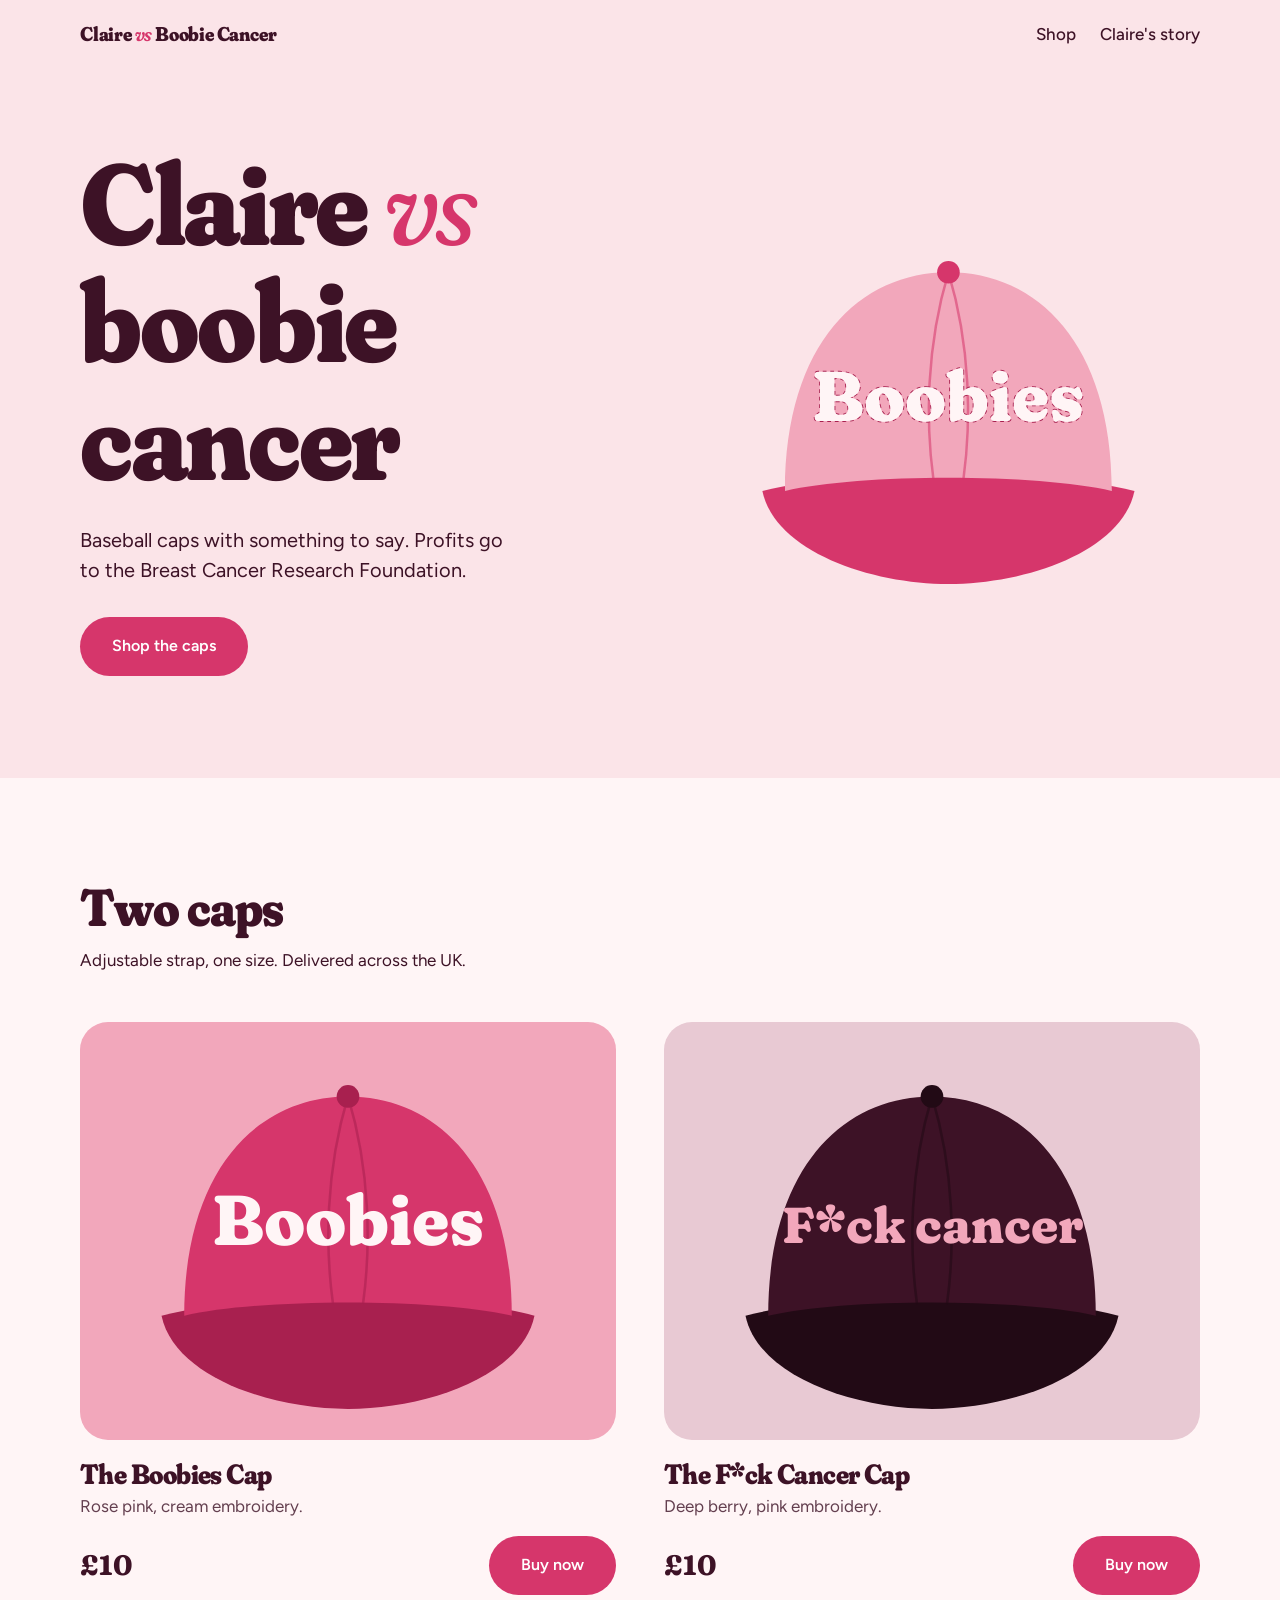
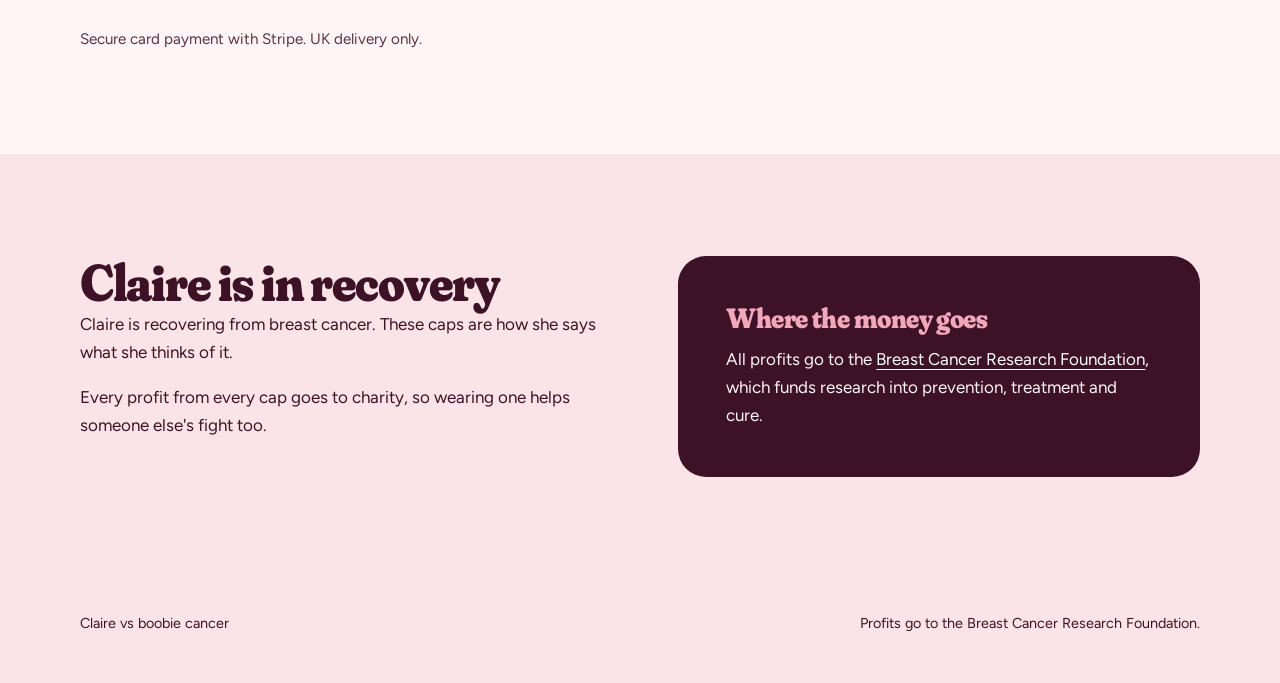
==== index.html @ ab4cfce6 "first commit" ====
<!doctype html>
<html lang="en-GB">
<head>
<meta charset="utf-8">
<meta name="viewport" content="width=device-width, initial-scale=1">
<title>Claire vs Boobie Cancer</title>
<meta name="description" content="Baseball caps with something to say. Profits go to the Breast Cancer Research Foundation. UK delivery.">
<link rel="preconnect" href="https://fonts.googleapis.com">
<link rel="preconnect" href="https://fonts.gstatic.com" crossorigin>
<link href="https://fonts.googleapis.com/css2?family=Fraunces:opsz,wght,SOFT@9..144,400..900,100&family=Figtree:wght@400;500;600&display=swap" rel="stylesheet">
<link rel="stylesheet" href="styles.css">
</head>
<body>

<!-- Reusable cap shape. --cap = fabric colour, --seam = darker seam colour. -->
<svg width="0" height="0" style="position:absolute" aria-hidden="true">
  <symbol id="cap" viewBox="0 0 400 300">
    <path d="M52 214C130 194 270 194 348 214C338 262 262 288 200 288C138 288 62 262 52 214Z" fill="var(--seam)"/>
    <path d="M70 214C70 96 130 40 200 40C270 40 330 96 330 214C270 200 130 200 70 214Z" fill="var(--cap)"/>
    <path d="M200 40C182 100 182 160 188 204M200 40C218 100 218 160 212 204" fill="none" stroke="var(--seam)" stroke-width="2" stroke-linecap="round" opacity=".55"/>
    <circle cx="200" cy="40" r="9" fill="var(--seam)"/>
  </symbol>
</svg>

<header>
  <div class="wrap">
    <a class="wordmark" href="#top">Claire <i>vs</i> Boobie Cancer</a>
    <nav><a href="#shop">Shop</a><a href="#story">Claire's story</a></nav>
  </div>
</header>

<main id="top">
  <section class="hero">
    <div class="wrap">
      <div>
        <h1>Claire <span class="vs">vs</span> boobie cancer</h1>
        <p>Baseball caps with something to say. Profits go to the Breast Cancer Research Foundation.</p>
        <a class="btn" href="#shop">Shop the caps</a>
      </div>
      <svg class="hero-cap" viewBox="0 0 400 300" role="img" aria-label="Pink baseball cap embroidered with the word boobies" style="--cap:#f2a7bb;--seam:#d6366b">
        <use href="#cap" width="400" height="300"/>
        <text x="200" y="158" text-anchor="middle" font-family="Fraunces, Georgia, serif" font-size="56" font-weight="800" fill="#fff5f6" stroke="#a8204f" stroke-width="1.4" stroke-dasharray="3 3" paint-order="stroke" style="font-variation-settings:'SOFT' 100">Boobies</text>
      </svg>
    </div>
  </section>

  <section class="shop" id="shop">
    <div class="wrap">
      <h2>Two caps</h2>
      <p class="lede">Adjustable strap, one size. Delivered across the UK.</p>
      <div class="grid">
        <article class="product">
          <a class="pic" href="boobies.html">
            <svg viewBox="0 0 400 300" role="img" aria-label="Rose pink cap with the word boobies" style="--cap:#d6366b;--seam:#a8204f">
              <use href="#cap" width="400" height="300"/>
              <text x="200" y="158" text-anchor="middle" font-family="Fraunces, Georgia, serif" font-size="56" font-weight="800" fill="#fff5f6" style="font-variation-settings:'SOFT' 100">Boobies</text>
            </svg>
          </a>
          <h3><a href="boobies.html">The Boobies Cap</a></h3>
          <p class="meta">Rose pink, cream embroidery.</p>
          <div class="row">
            <span class="price">£10</span>
            <!-- Replace # with your Stripe Payment Link for this cap -->
            <a class="btn" href="#" data-stripe="boobies">Buy now</a>
          </div>
        </article>
        <article class="product">
          <a class="pic" href="fck-cancer.html">
            <svg viewBox="0 0 400 300" role="img" aria-label="Deep berry cap with the words F*ck cancer" style="--cap:#3d1226;--seam:#220a15">
              <use href="#cap" width="400" height="300"/>
              <text x="200" y="156" text-anchor="middle" font-family="Fraunces, Georgia, serif" font-size="40" font-weight="800" fill="#f2a7bb" style="font-variation-settings:'SOFT' 100">F*ck cancer</text>
            </svg>
          </a>
          <h3><a href="fck-cancer.html">The F*ck Cancer Cap</a></h3>
          <p class="meta">Deep berry, pink embroidery.</p>
          <div class="row">
            <span class="price">£10</span>
            <!-- Replace # with your Stripe Payment Link for this cap -->
            <a class="btn" href="#" data-stripe="fck-cancer">Buy now</a>
          </div>
        </article>
      </div>
      <p class="note">Secure card payment with Stripe. UK delivery only.</p>
    </div>
  </section>

  <section class="story" id="story">
    <div class="wrap">
      <div>
        <h2>Claire is in recovery</h2>
        <!-- Claire: replace with your own words. -->
        <p>Claire is recovering from breast cancer. These caps are how she says what she thinks of it.</p>
        <p>Every profit from every cap goes to charity, so wearing one helps someone else's fight too.</p>
      </div>
      <aside class="charity">
        <h3>Where the money goes</h3>
        <p>All profits go to the <a href="https://www.bcrf.org" rel="noopener">Breast Cancer Research Foundation</a>, which funds research into prevention, treatment and cure.</p>
      </aside>
    </div>
  </section>
</main>

<footer>
  <div class="wrap">
    <span>Claire vs boobie cancer</span>
    <span>Profits go to the Breast Cancer Research Foundation.</span>
  </div>
</footer>

</body>
</html>
---- styles.css ----
:root {
  --blush: #fbe4e8;
  --petal: #fff5f6;
  --rose: #d6366b;
  --rose-deep: #a8204f;
  --pink: #f2a7bb;
  --berry: #3d1226;
  --display: "Fraunces", Georgia, serif;
  --body: "Figtree", system-ui, sans-serif;
}
* { box-sizing: border-box; margin: 0; }
html { scroll-behavior: smooth; }
body {
  background: var(--blush);
  color: var(--berry);
  font: 400 1.0625rem/1.65 var(--body);
  -webkit-font-smoothing: antialiased;
}
a { color: inherit; }
:focus-visible { outline: 3px solid var(--rose); outline-offset: 3px; border-radius: 4px; }
.wrap { width: min(1120px, 100% - 32px); margin-inline: auto; }

h1, h2, h3, .wordmark {
  font-family: var(--display);
  font-variation-settings: "SOFT" 100, "opsz" 144;
  font-weight: 800;
  line-height: 1.02;
  letter-spacing: -0.02em;
}

/* header */
header { padding: 20px 0; }
header .wrap { display: flex; justify-content: space-between; align-items: center; gap: 16px; }
.wordmark { font-size: 1.25rem; text-decoration: none; letter-spacing: -0.01em; }
.wordmark i { font-style: italic; color: var(--rose); font-weight: 600; }
nav a { text-decoration: none; font-weight: 500; margin-left: 24px; }
nav a:hover { color: var(--rose-deep); text-decoration: underline; text-underline-offset: 4px; }

/* hero */
.hero { padding: clamp(32px, 6vw, 80px) 0 clamp(48px, 8vw, 104px); }
.hero .wrap { display: grid; grid-template-columns: 1.1fr 1fr; gap: clamp(24px, 5vw, 64px); align-items: center; }
.hero h1 { font-size: clamp(3.25rem, 9vw, 7.5rem); }
.hero h1 .vs { font-style: italic; font-weight: 400; color: var(--rose); }
.hero p { max-width: 34ch; margin: 28px 0 32px; font-size: 1.25rem; line-height: 1.5; }
.btn {
  display: inline-block; background: var(--rose); color: #fff; font-weight: 600;
  padding: 16px 32px; border-radius: 999px; text-decoration: none; border: 0;
  transition: background .2s, transform .2s; cursor: pointer; font-size: 1rem; font-family: inherit;
}
.btn:hover { background: var(--rose-deep); transform: translateY(-2px); }
.hero-cap { width: 100%; transform-origin: 50% 90%; animation: tip 1.1s cubic-bezier(.3,1.4,.5,1) .2s both; }
@keyframes tip { from { transform: rotate(-9deg) translateY(-18px); opacity: 0; } to { transform: none; opacity: 1; } }

/* shop */
.shop { background: var(--petal); padding: clamp(56px, 8vw, 104px) 0; }
.shop h2, .story h2 { font-size: clamp(2rem, 4.5vw, 3.25rem); }
.shop .lede { margin: 12px 0 48px; max-width: 52ch; }
.grid { display: grid; grid-template-columns: repeat(2, 1fr); gap: clamp(20px, 4vw, 48px); }
.product { display: flex; flex-direction: column; }
.product .pic { border-radius: 28px; padding: 24px 16px 8px; }
.product:nth-child(1) .pic { background: var(--pink); }
.product:nth-child(2) .pic { background: #e8c9d3; }
.product h3 { font-size: 1.75rem; margin: 20px 0 4px; }
.product .meta { opacity: .8; }
.product .row { display: flex; align-items: center; justify-content: space-between; gap: 16px; margin-top: 16px; }
.price { font-family: var(--display); font-size: 1.75rem; font-weight: 700; font-variation-settings: "SOFT" 100; }
.note { margin-top: 32px; font-size: .95rem; opacity: .85; }

/* story */
.story { padding: clamp(56px, 8vw, 104px) 0; }
.story .wrap { display: grid; grid-template-columns: 1fr 1fr; gap: clamp(24px, 6vw, 80px); align-items: start; }
.story p { max-width: 52ch; }
.story p + p { margin-top: 1em; }
.charity { background: var(--berry); color: var(--petal); border-radius: 28px; padding: clamp(28px, 4vw, 48px); }
.charity h3 { font-size: 1.75rem; margin-bottom: 12px; color: var(--pink); }
.charity a { color: #fff; text-underline-offset: 4px; }

footer { padding: 32px 0 48px; font-size: .9rem; }
footer .wrap { display: flex; flex-wrap: wrap; justify-content: space-between; gap: 8px 24px; }

@media (max-width: 760px) {
  .hero .wrap, .story .wrap { grid-template-columns: 1fr; }
  .hero-cap { max-width: 420px; }
  .grid { grid-template-columns: 1fr; }
  nav a { margin-left: 16px; }
}
@media (prefers-reduced-motion: reduce) {
  .hero-cap { animation: none; }
  html { scroll-behavior: auto; }
  .btn { transition: none; }
}

/* product pages */
.product-page { padding: clamp(16px, 3vw, 40px) 0 clamp(56px, 8vw, 104px); }
.crumb { margin-bottom: 24px; font-size: .95rem; }
.crumb a { text-underline-offset: 4px; }
.pdp { display: grid; grid-template-columns: 1.1fr 1fr; gap: clamp(24px, 5vw, 72px); align-items: start; }
.gallery { display: grid; gap: 16px; position: sticky; top: 16px; }
.gallery figure { border-radius: 28px; overflow: hidden; background: var(--bg); }
.gallery figure:first-child { padding: 32px 24px 16px; }
.gallery figcaption { padding: 0 24px 16px; font-size: .9rem; opacity: .8; }
.pdp h1 { font-size: clamp(2.5rem, 5.5vw, 4.25rem); }
.pdp .price { display: block; margin: 16px 0 20px; font-size: 2.25rem; }
.pdp .lead { font-size: 1.2rem; line-height: 1.5; max-width: 38ch; }
.pdp .buy { margin: 28px 0 8px; }
.pdp .buy .btn { width: 100%; text-align: center; padding: 18px 32px; font-size: 1.1rem; }
.pdp .small { font-size: .9rem; opacity: .85; }
.specs { margin: 32px 0 0; padding: 0; list-style: none; border-top: 2px solid var(--pink); }
.specs li { display: flex; justify-content: space-between; gap: 16px; padding: 12px 0; border-bottom: 1px solid rgba(61,18,38,.15); }
.specs span:first-child { font-weight: 600; }
.specs span:last-child { text-align: right; }
.pdp details { border-bottom: 1px solid rgba(61,18,38,.15); padding: 16px 0; }
.pdp summary { cursor: pointer; font-weight: 600; }
.pdp details p { margin-top: 8px; max-width: 48ch; }
.pdp .charity { margin-top: 32px; }
.product h3 a, .product .pic { text-decoration: none; display: block; }
.product h3 a:hover { color: var(--rose-deep); }
@media (max-width: 760px) { .pdp { grid-template-columns: 1fr; } .gallery { position: static; } }
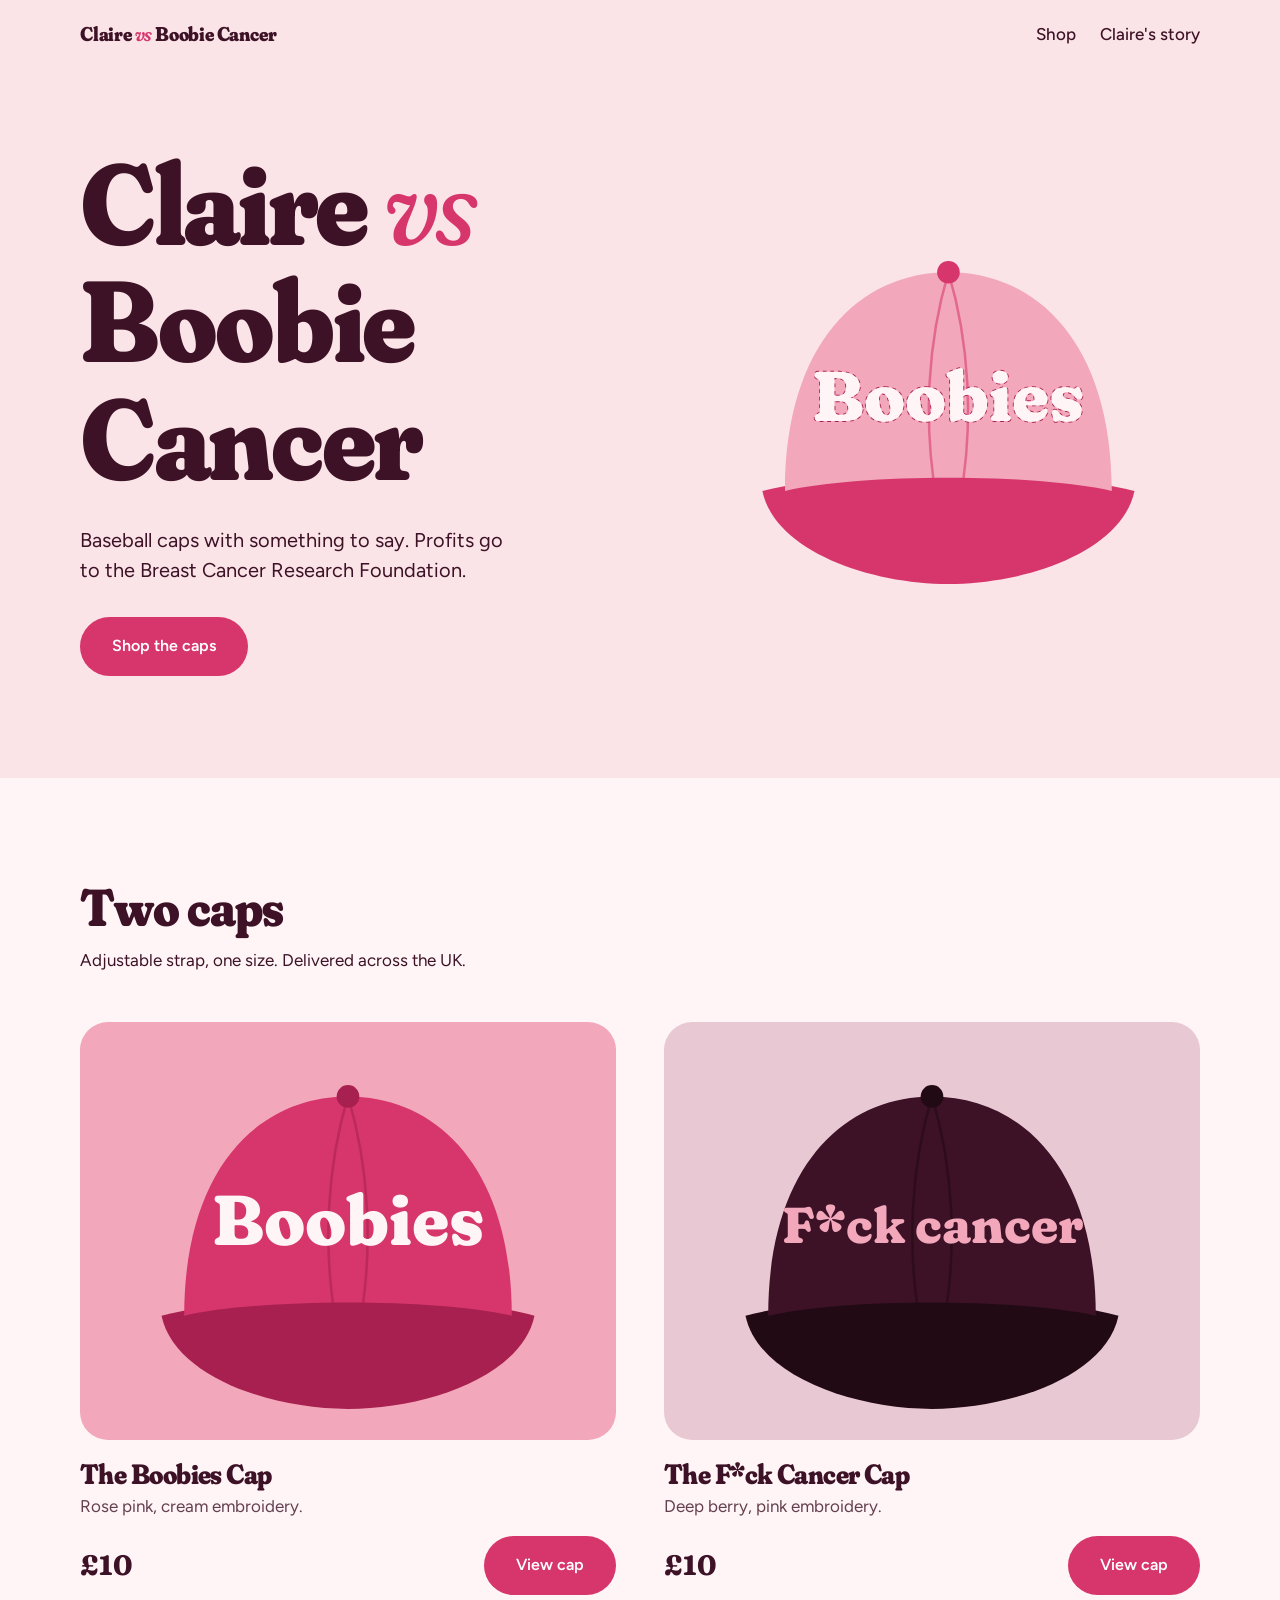
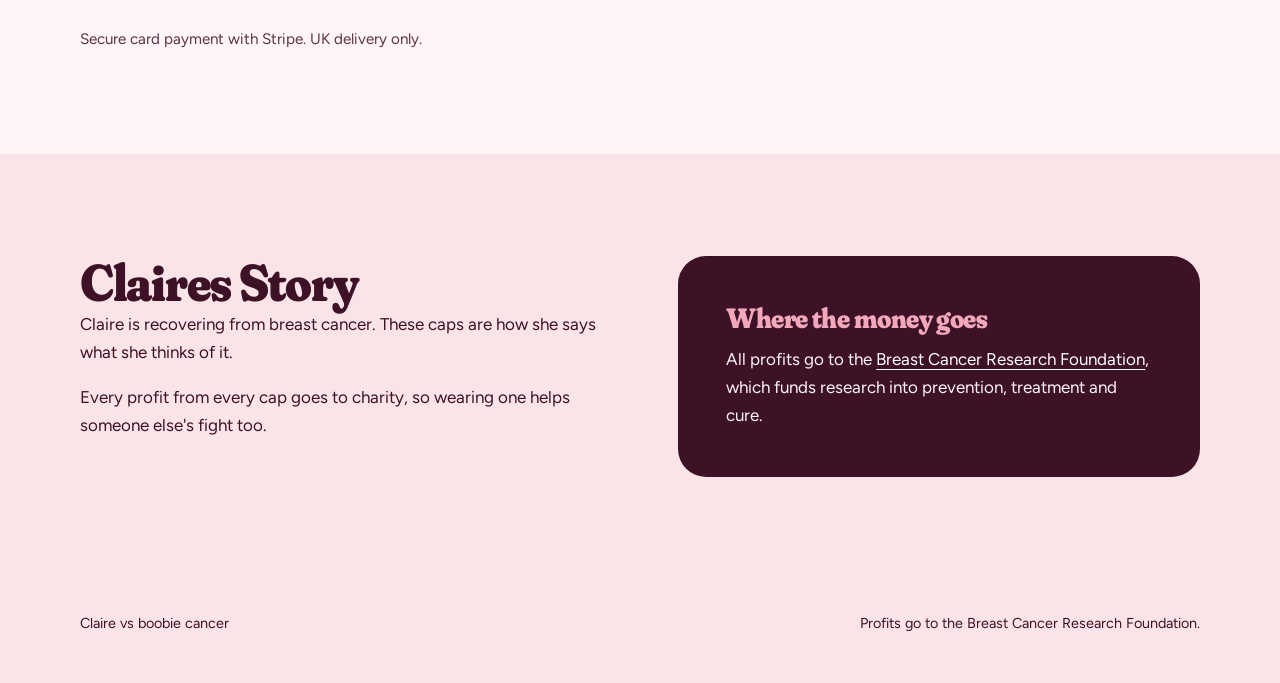
==== commit 7e263e8d: "Add cap illustrations and update pricing on product pages" ====
--- a/index.html
+++ b/index.html
@@ -33,7 +33,7 @@
   <section class="hero">
     <div class="wrap">
       <div>
-        <h1>Claire <span class="vs">vs</span> boobie cancer</h1>
+        <h1>Claire <span class="vs">vs</span> Boobie Cancer</h1>
         <p>Baseball caps with something to say. Profits go to the Breast Cancer Research Foundation.</p>
         <a class="btn" href="#shop">Shop the caps</a>
       </div>
@@ -60,8 +60,7 @@
           <p class="meta">Rose pink, cream embroidery.</p>
           <div class="row">
             <span class="price">£10</span>
-            <!-- Replace # with your Stripe Payment Link for this cap -->
-            <a class="btn" href="#" data-stripe="boobies">Buy now</a>
+            <a class="btn" href="boobies.html">View cap</a>
           </div>
         </article>
         <article class="product">
@@ -75,8 +74,7 @@
           <p class="meta">Deep berry, pink embroidery.</p>
           <div class="row">
             <span class="price">£10</span>
-            <!-- Replace # with your Stripe Payment Link for this cap -->
-            <a class="btn" href="#" data-stripe="fck-cancer">Buy now</a>
+            <a class="btn" href="fck-cancer.html">View cap</a>
           </div>
         </article>
       </div>
@@ -87,7 +85,7 @@
   <section class="story" id="story">
     <div class="wrap">
       <div>
-        <h2>Claire is in recovery</h2>
+        <h2>Claires Story</h2>
         <!-- Claire: replace with your own words. -->
         <p>Claire is recovering from breast cancer. These caps are how she says what she thinks of it.</p>
         <p>Every profit from every cap goes to charity, so wearing one helps someone else's fight too.</p>
--- a/styles.css
+++ b/styles.css
@@ -97,7 +97,7 @@
 .pdp { display: grid; grid-template-columns: 1.1fr 1fr; gap: clamp(24px, 5vw, 72px); align-items: start; }
 .gallery { display: grid; gap: 16px; position: sticky; top: 16px; }
 .gallery figure { border-radius: 28px; overflow: hidden; background: var(--bg); }
-.gallery figure:first-child { padding: 32px 24px 16px; }
+.gallery figure:first-child, .gallery figure:nth-child(n+3) { padding: 32px 24px 16px; }
 .gallery figcaption { padding: 0 24px 16px; font-size: .9rem; opacity: .8; }
 .pdp h1 { font-size: clamp(2.5rem, 5.5vw, 4.25rem); }
 .pdp .price { display: block; margin: 16px 0 20px; font-size: 2.25rem; }
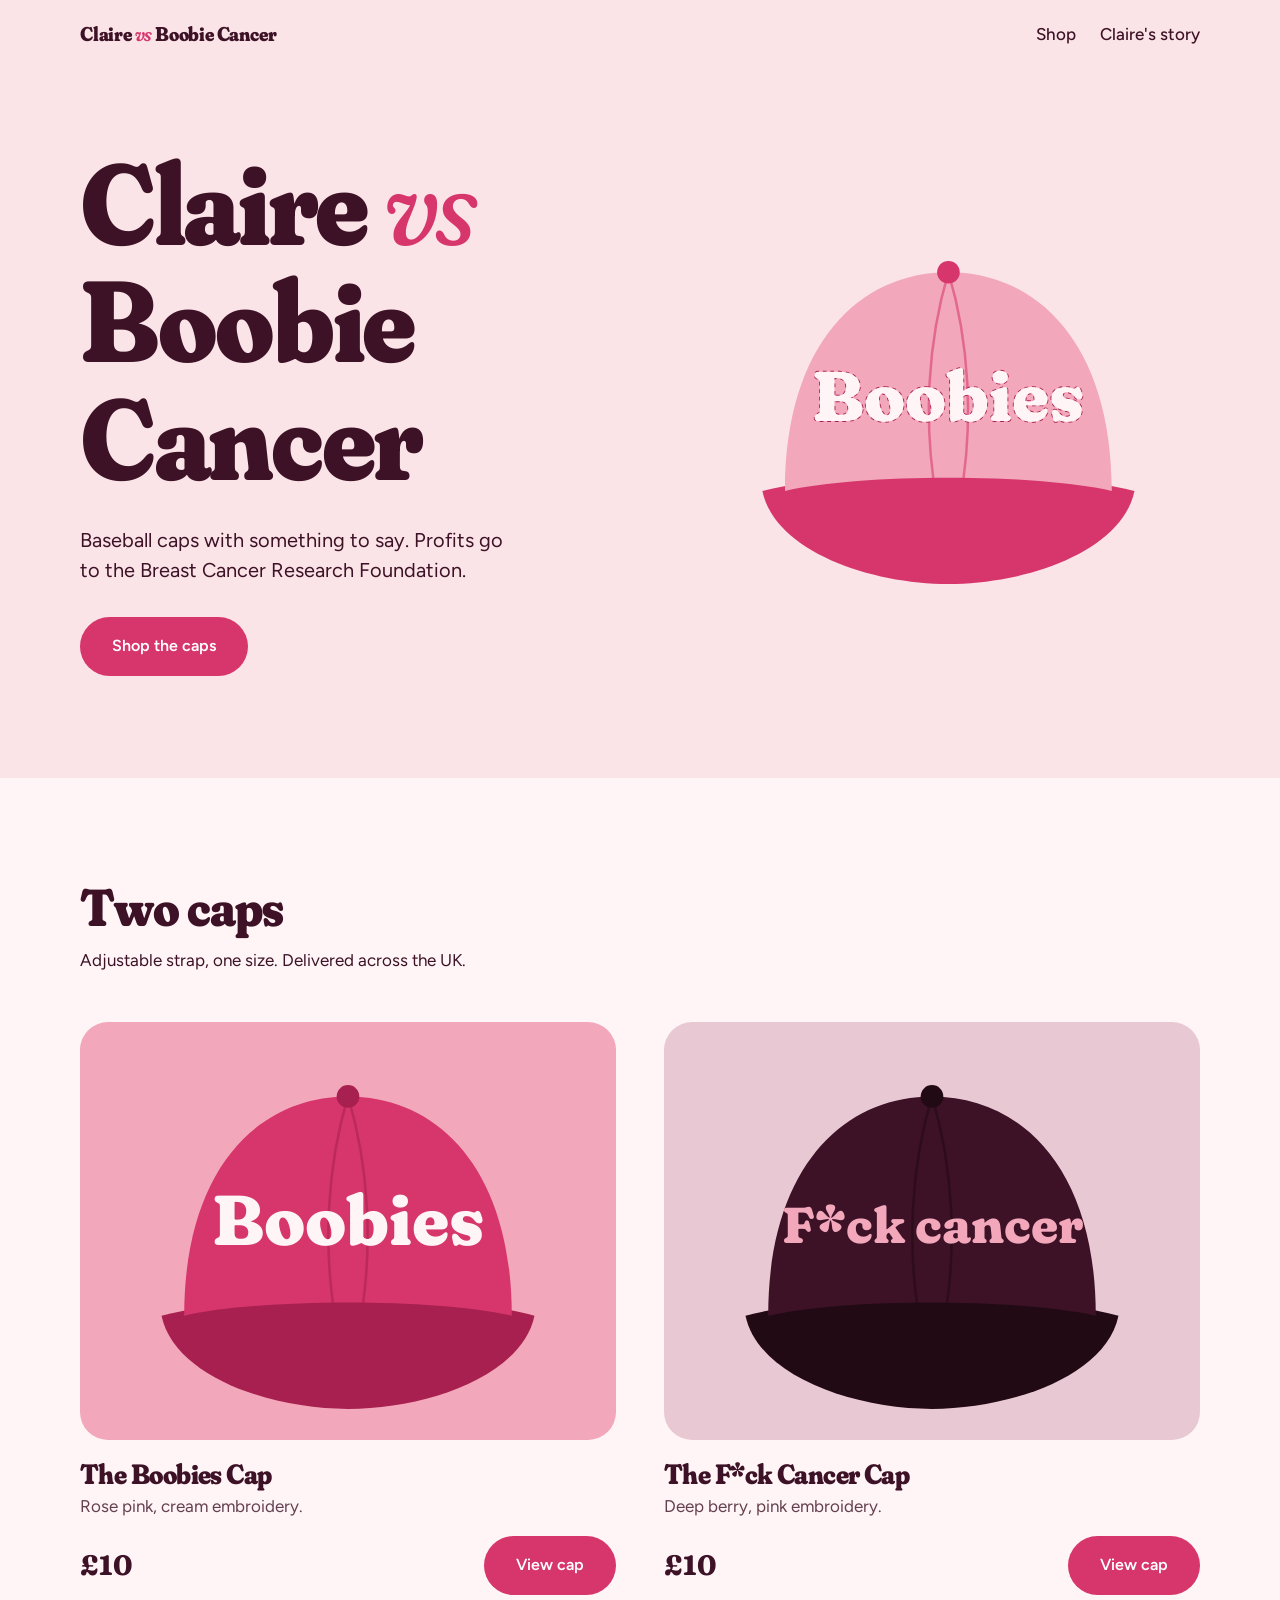
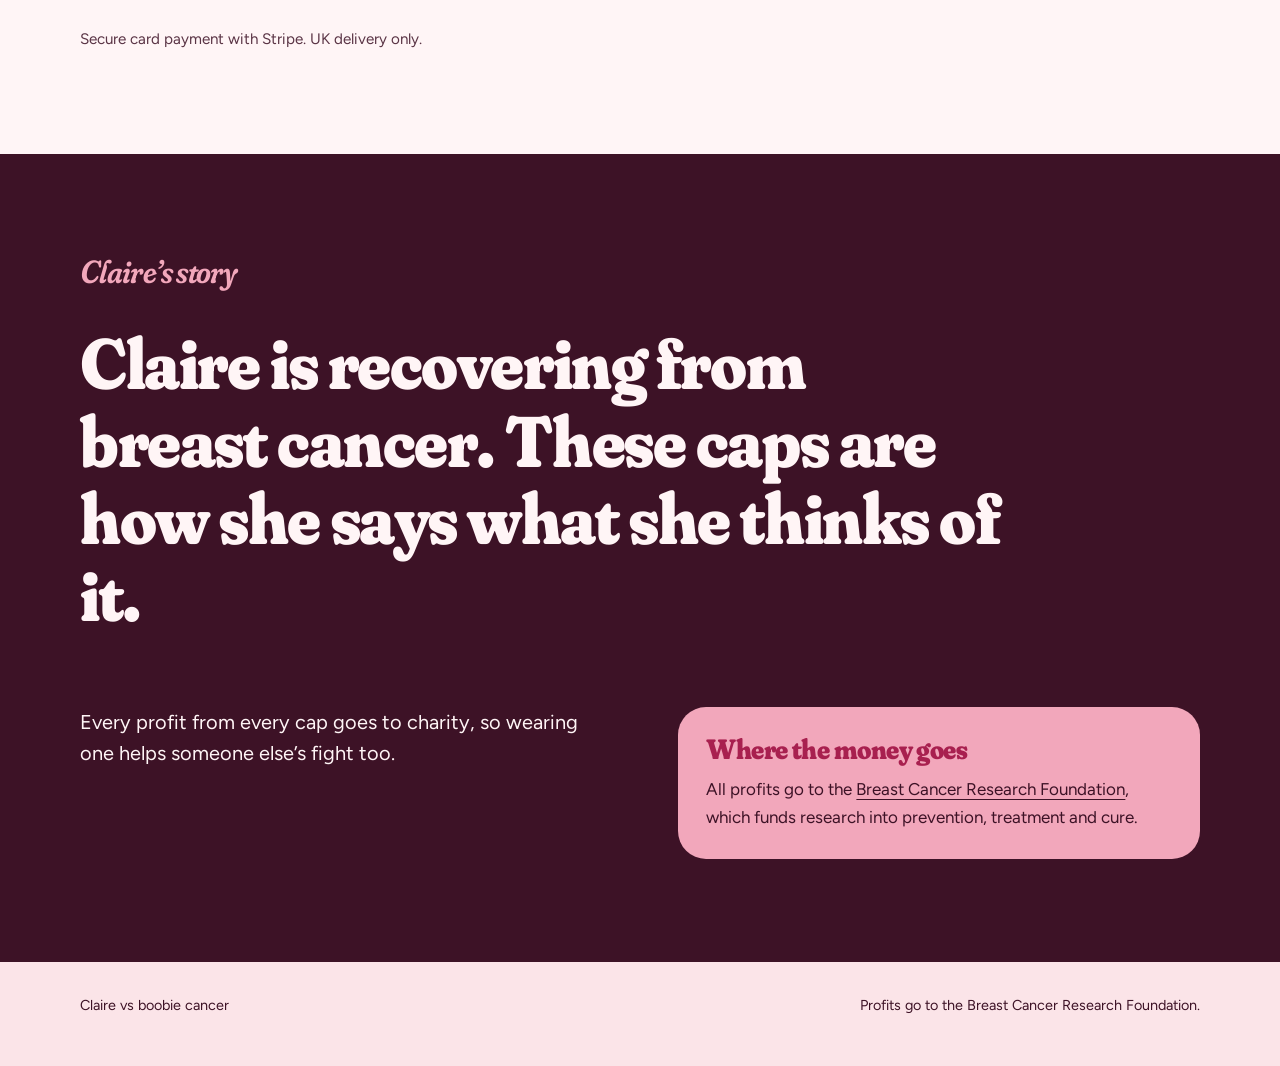
==== commit 382c8288: "Add favicon and update HTML files to include it; enhance story section layout and styling" ====
--- a/index.html
+++ b/index.html
@@ -8,6 +8,7 @@
 <link rel="preconnect" href="https://fonts.googleapis.com">
 <link rel="preconnect" href="https://fonts.gstatic.com" crossorigin>
 <link href="https://fonts.googleapis.com/css2?family=Fraunces:opsz,wght,SOFT@9..144,400..900,100&family=Figtree:wght@400;500;600&display=swap" rel="stylesheet">
+<link rel="icon" href="favicon.svg" type="image/svg+xml">
 <link rel="stylesheet" href="styles.css">
 </head>
 <body>
@@ -84,16 +85,16 @@
 
   <section class="story" id="story">
     <div class="wrap">
-      <div>
-        <h2>Claires Story</h2>
-        <!-- Claire: replace with your own words. -->
-        <p>Claire is recovering from breast cancer. These caps are how she says what she thinks of it.</p>
-        <p>Every profit from every cap goes to charity, so wearing one helps someone else's fight too.</p>
+      <h2>Claire’s story</h2>
+      <!-- Claire: replace with your own words. -->
+      <p class="statement">Claire is recovering from breast cancer. These caps are how she says what she thinks of it.</p>
+      <div class="story-foot">
+        <p>Every profit from every cap goes to charity, so wearing one helps someone else’s fight too.</p>
+        <aside class="charity">
+          <h3>Where the money goes</h3>
+          <p>All profits go to the <a href="https://www.bcrf.org" rel="noopener">Breast Cancer Research Foundation</a>, which funds research into prevention, treatment and cure.</p>
+        </aside>
       </div>
-      <aside class="charity">
-        <h3>Where the money goes</h3>
-        <p>All profits go to the <a href="https://www.bcrf.org" rel="noopener">Breast Cancer Research Foundation</a>, which funds research into prevention, treatment and cure.</p>
-      </aside>
     </div>
   </section>
 </main>
--- a/styles.css
+++ b/styles.css
@@ -68,9 +68,14 @@
 
 /* story */
 .story { padding: clamp(56px, 8vw, 104px) 0; }
-.story .wrap { display: grid; grid-template-columns: 1fr 1fr; gap: clamp(24px, 6vw, 80px); align-items: start; }
-.story p { max-width: 52ch; }
-.story p + p { margin-top: 1em; }
+.story { background: var(--berry); color: var(--petal); }
+.story h2 { color: var(--pink); font-size: clamp(1.5rem, 3vw, 2rem); font-weight: 600; font-style: italic; }
+.story .statement { font: 800 clamp(2rem, 5.6vw, 4.5rem)/1.08 var(--display); font-variation-settings: "SOFT" 100, "opsz" 144; letter-spacing: -0.02em; max-width: 20ch; margin: clamp(20px, 3vw, 36px) 0 clamp(40px, 6vw, 72px); }
+.story-foot { display: grid; grid-template-columns: 1fr 1fr; gap: clamp(24px, 6vw, 80px); align-items: start; }
+.story-foot > p { max-width: 40ch; font-size: 1.25rem; line-height: 1.55; }
+.story .charity { background: var(--pink); color: var(--berry); border-radius: 28px; padding: 28px; }
+.story .charity a { color: var(--berry); }
+.story .charity h3 { color: var(--rose-deep); }
 .charity { background: var(--berry); color: var(--petal); border-radius: 28px; padding: clamp(28px, 4vw, 48px); }
 .charity h3 { font-size: 1.75rem; margin-bottom: 12px; color: var(--pink); }
 .charity a { color: #fff; text-underline-offset: 4px; }
@@ -79,7 +84,7 @@
 footer .wrap { display: flex; flex-wrap: wrap; justify-content: space-between; gap: 8px 24px; }
 
 @media (max-width: 760px) {
-  .hero .wrap, .story .wrap { grid-template-columns: 1fr; }
+  .hero .wrap, .story-foot { grid-template-columns: 1fr; }
   .hero-cap { max-width: 420px; }
   .grid { grid-template-columns: 1fr; }
   nav a { margin-left: 16px; }
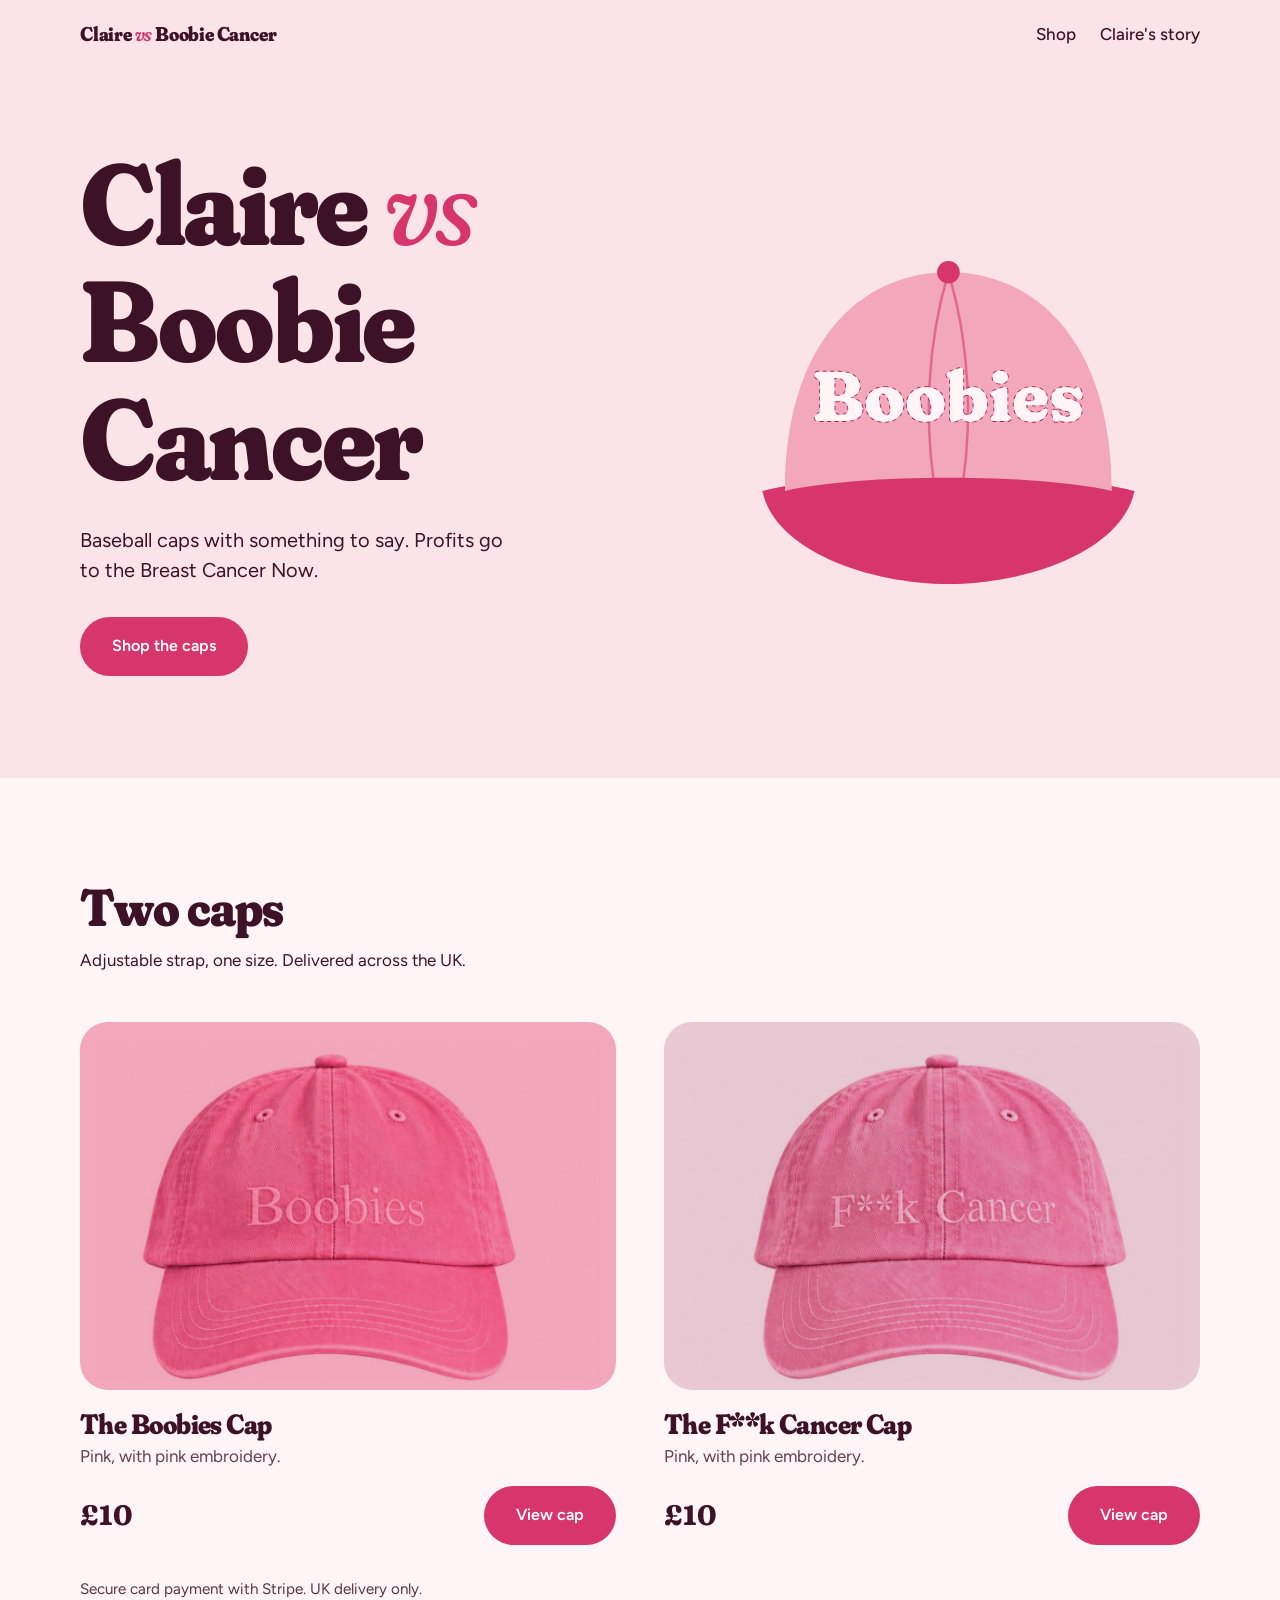
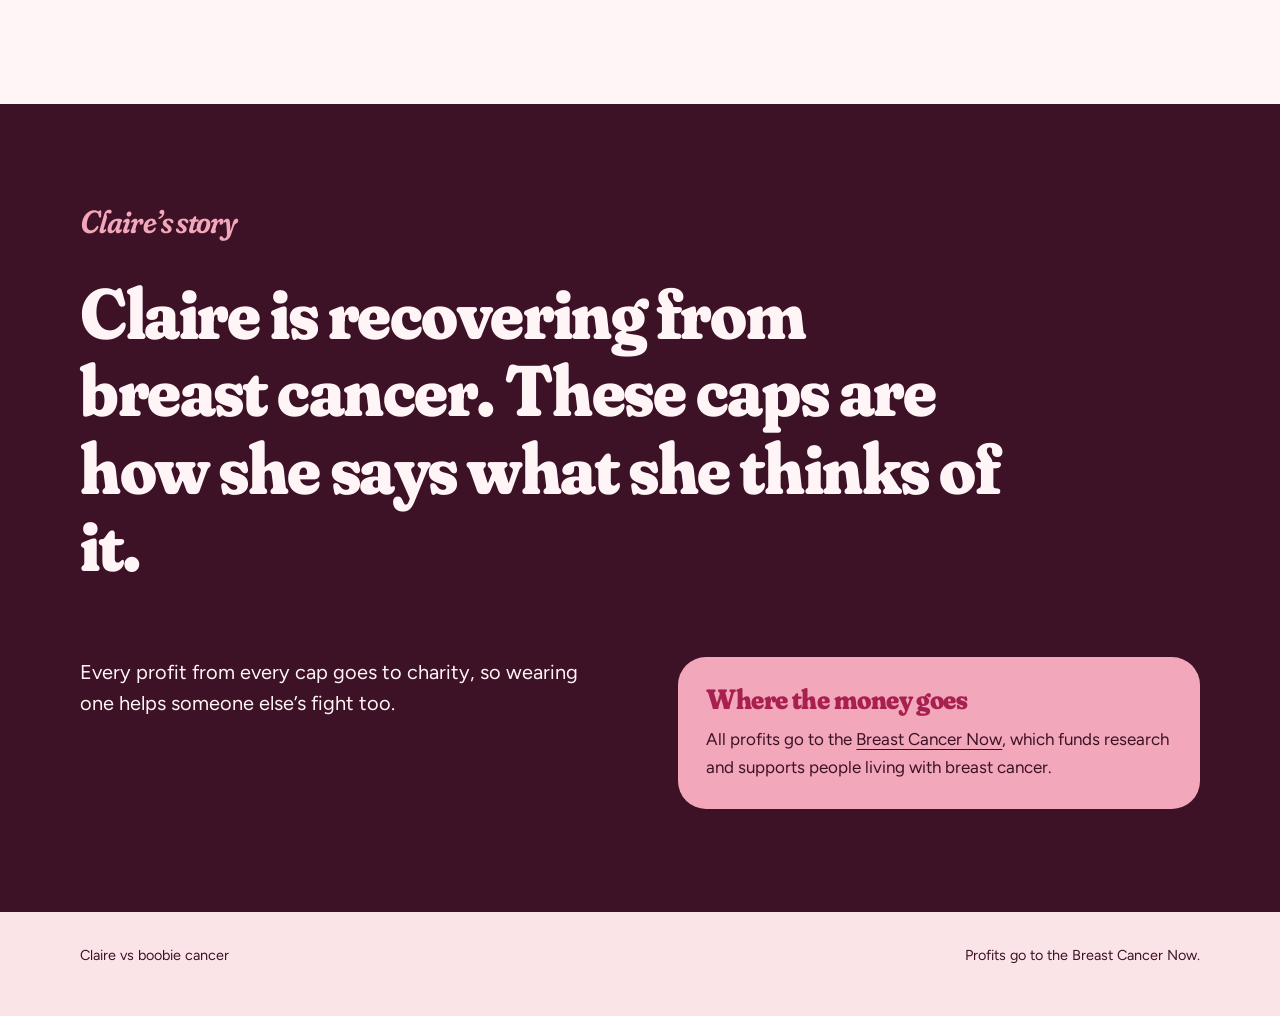
==== commit 3b2a7e24: "Update product descriptions and charity information across all HTML files; replace SVG illustrations" ====
--- a/index.html
+++ b/index.html
@@ -4,7 +4,7 @@
 <meta charset="utf-8">
 <meta name="viewport" content="width=device-width, initial-scale=1">
 <title>Claire vs Boobie Cancer</title>
-<meta name="description" content="Baseball caps with something to say. Profits go to the Breast Cancer Research Foundation. UK delivery.">
+<meta name="description" content="Baseball caps with something to say. Profits go to the Breast Cancer Now. UK delivery.">
 <link rel="preconnect" href="https://fonts.googleapis.com">
 <link rel="preconnect" href="https://fonts.gstatic.com" crossorigin>
 <link href="https://fonts.googleapis.com/css2?family=Fraunces:opsz,wght,SOFT@9..144,400..900,100&family=Figtree:wght@400;500;600&display=swap" rel="stylesheet">
@@ -35,7 +35,7 @@
     <div class="wrap">
       <div>
         <h1>Claire <span class="vs">vs</span> Boobie Cancer</h1>
-        <p>Baseball caps with something to say. Profits go to the Breast Cancer Research Foundation.</p>
+        <p>Baseball caps with something to say. Profits go to the Breast Cancer Now.</p>
         <a class="btn" href="#shop">Shop the caps</a>
       </div>
       <svg class="hero-cap" viewBox="0 0 400 300" role="img" aria-label="Pink baseball cap embroidered with the word boobies" style="--cap:#f2a7bb;--seam:#d6366b">
@@ -52,13 +52,10 @@
       <div class="grid">
         <article class="product">
           <a class="pic" href="boobies.html">
-            <svg viewBox="0 0 400 300" role="img" aria-label="Rose pink cap with the word boobies" style="--cap:#d6366b;--seam:#a8204f">
-              <use href="#cap" width="400" height="300"/>
-              <text x="200" y="158" text-anchor="middle" font-family="Fraunces, Georgia, serif" font-size="56" font-weight="800" fill="#fff5f6" style="font-variation-settings:'SOFT' 100">Boobies</text>
-            </svg>
+            <img src="images/boobies_hat.jpeg" alt="Pink cap with “Boobies” embroidered across the front" width="1086" height="724" loading="lazy">
           </a>
           <h3><a href="boobies.html">The Boobies Cap</a></h3>
-          <p class="meta">Rose pink, cream embroidery.</p>
+          <p class="meta">Pink, with pink embroidery.</p>
           <div class="row">
             <span class="price">£10</span>
             <a class="btn" href="boobies.html">View cap</a>
@@ -66,13 +63,10 @@
         </article>
         <article class="product">
           <a class="pic" href="fck-cancer.html">
-            <svg viewBox="0 0 400 300" role="img" aria-label="Deep berry cap with the words F*ck cancer" style="--cap:#3d1226;--seam:#220a15">
-              <use href="#cap" width="400" height="300"/>
-              <text x="200" y="156" text-anchor="middle" font-family="Fraunces, Georgia, serif" font-size="40" font-weight="800" fill="#f2a7bb" style="font-variation-settings:'SOFT' 100">F*ck cancer</text>
-            </svg>
+            <img src="images/fck_hat.jpeg" alt="Pink cap with “F**k Cancer” embroidered across the front" width="1086" height="724" loading="lazy">
           </a>
-          <h3><a href="fck-cancer.html">The F*ck Cancer Cap</a></h3>
-          <p class="meta">Deep berry, pink embroidery.</p>
+          <h3><a href="fck-cancer.html">The F**k Cancer Cap</a></h3>
+          <p class="meta">Pink, with pink embroidery.</p>
           <div class="row">
             <span class="price">£10</span>
             <a class="btn" href="fck-cancer.html">View cap</a>
@@ -92,7 +86,7 @@
         <p>Every profit from every cap goes to charity, so wearing one helps someone else’s fight too.</p>
         <aside class="charity">
           <h3>Where the money goes</h3>
-          <p>All profits go to the <a href="https://www.bcrf.org" rel="noopener">Breast Cancer Research Foundation</a>, which funds research into prevention, treatment and cure.</p>
+          <p>All profits go to the <a href="https://breastcancernow.org" rel="noopener">Breast Cancer Now</a>, which funds research and supports people living with breast cancer.</p>
         </aside>
       </div>
     </div>
@@ -102,7 +96,7 @@
 <footer>
   <div class="wrap">
     <span>Claire vs boobie cancer</span>
-    <span>Profits go to the Breast Cancer Research Foundation.</span>
+    <span>Profits go to the Breast Cancer Now.</span>
   </div>
 </footer>
 
--- a/styles.css
+++ b/styles.css
@@ -102,7 +102,7 @@
 .pdp { display: grid; grid-template-columns: 1.1fr 1fr; gap: clamp(24px, 5vw, 72px); align-items: start; }
 .gallery { display: grid; gap: 16px; position: sticky; top: 16px; }
 .gallery figure { border-radius: 28px; overflow: hidden; background: var(--bg); }
-.gallery figure:first-child, .gallery figure:nth-child(n+3) { padding: 32px 24px 16px; }
+
 .gallery figcaption { padding: 0 24px 16px; font-size: .9rem; opacity: .8; }
 .pdp h1 { font-size: clamp(2.5rem, 5.5vw, 4.25rem); }
 .pdp .price { display: block; margin: 16px 0 20px; font-size: 2.25rem; }
@@ -121,3 +121,9 @@
 .product h3 a, .product .pic { text-decoration: none; display: block; }
 .product h3 a:hover { color: var(--rose-deep); }
 @media (max-width: 760px) { .pdp { grid-template-columns: 1fr; } .gallery { position: static; } }
+
+/* product photos: white studio bg blends into the pink tile */
+.product .pic img, .gallery img { display: block; width: 100%; height: auto; mix-blend-mode: multiply; }
+.gallery .zoom { overflow: hidden; }
+.gallery .zoom img { aspect-ratio: 16 / 6; object-fit: cover; object-position: 50% 48%; transform: scale(1.9); }
+.gallery .zoom figcaption { position: relative; padding: 12px 20px; font-size: .9rem; background: var(--bg); }
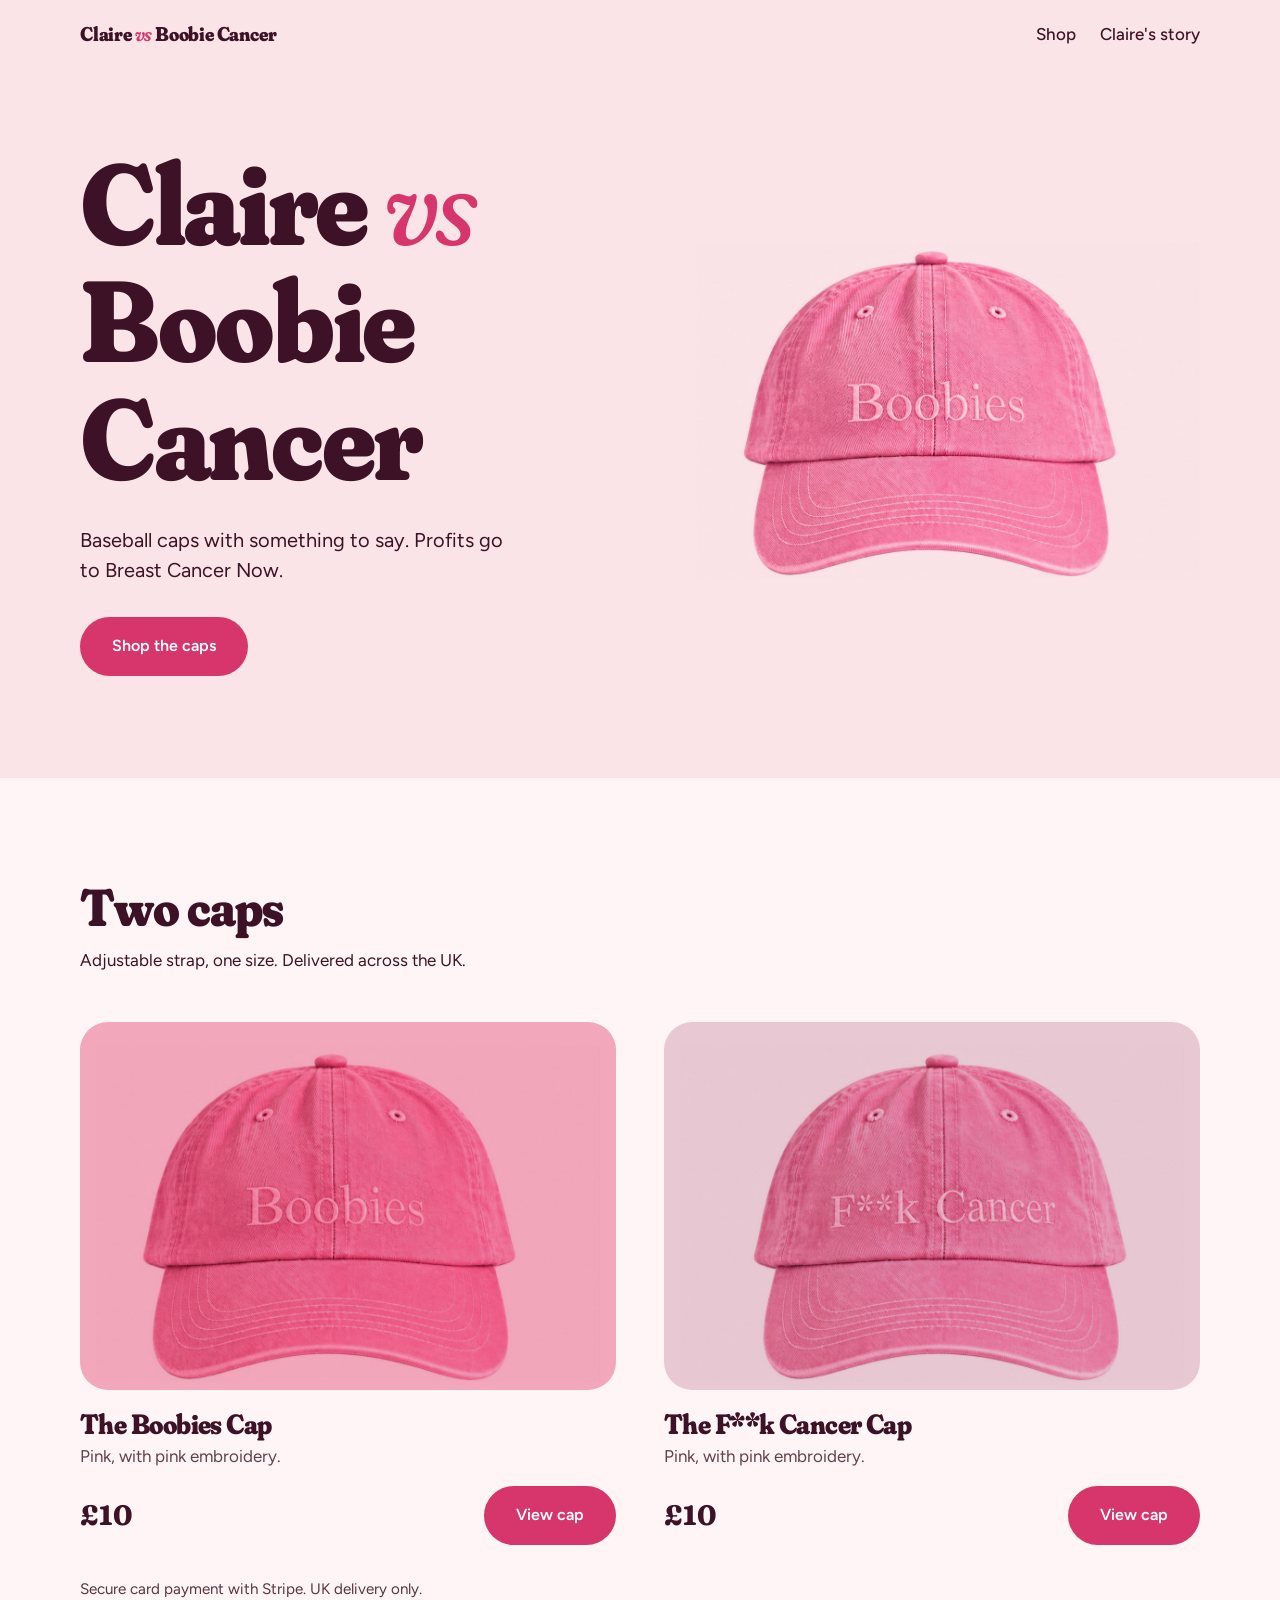
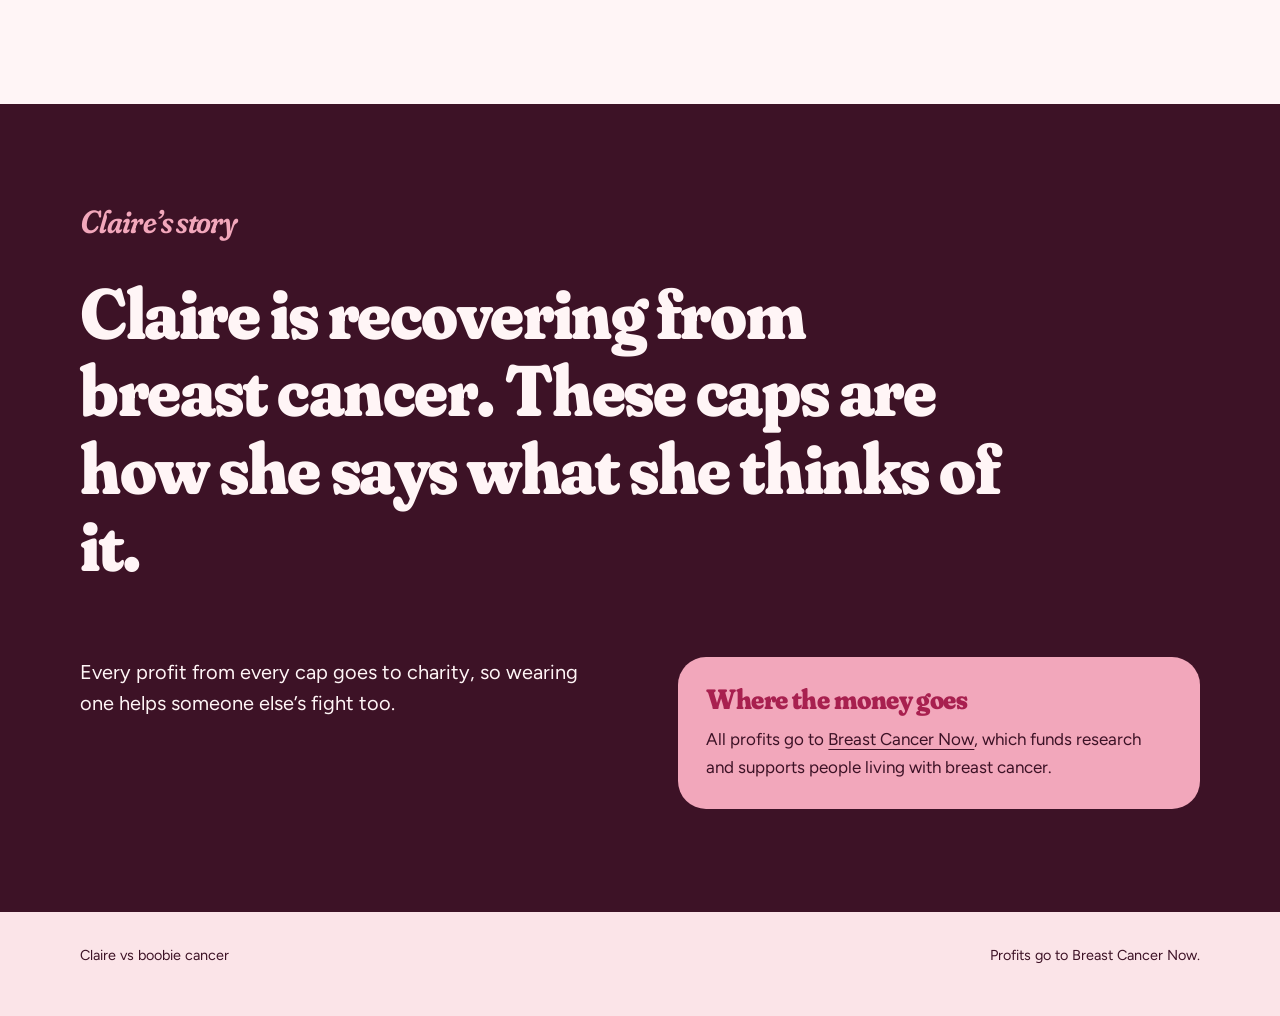
==== commit a66a7a3f: "Refine product descriptions by removing "the" before "Breast Cancer Now" across all HTML files; enha" ====
--- a/index.html
+++ b/index.html
@@ -4,7 +4,7 @@
 <meta charset="utf-8">
 <meta name="viewport" content="width=device-width, initial-scale=1">
 <title>Claire vs Boobie Cancer</title>
-<meta name="description" content="Baseball caps with something to say. Profits go to the Breast Cancer Now. UK delivery.">
+<meta name="description" content="Baseball caps with something to say. Profits go to Breast Cancer Now. UK delivery.">
 <link rel="preconnect" href="https://fonts.googleapis.com">
 <link rel="preconnect" href="https://fonts.gstatic.com" crossorigin>
 <link href="https://fonts.googleapis.com/css2?family=Fraunces:opsz,wght,SOFT@9..144,400..900,100&family=Figtree:wght@400;500;600&display=swap" rel="stylesheet">
@@ -12,16 +12,6 @@
 <link rel="stylesheet" href="styles.css">
 </head>
 <body>
-
-<!-- Reusable cap shape. --cap = fabric colour, --seam = darker seam colour. -->
-<svg width="0" height="0" style="position:absolute" aria-hidden="true">
-  <symbol id="cap" viewBox="0 0 400 300">
-    <path d="M52 214C130 194 270 194 348 214C338 262 262 288 200 288C138 288 62 262 52 214Z" fill="var(--seam)"/>
-    <path d="M70 214C70 96 130 40 200 40C270 40 330 96 330 214C270 200 130 200 70 214Z" fill="var(--cap)"/>
-    <path d="M200 40C182 100 182 160 188 204M200 40C218 100 218 160 212 204" fill="none" stroke="var(--seam)" stroke-width="2" stroke-linecap="round" opacity=".55"/>
-    <circle cx="200" cy="40" r="9" fill="var(--seam)"/>
-  </symbol>
-</svg>
 
 <header>
   <div class="wrap">
@@ -35,13 +25,10 @@
     <div class="wrap">
       <div>
         <h1>Claire <span class="vs">vs</span> Boobie Cancer</h1>
-        <p>Baseball caps with something to say. Profits go to the Breast Cancer Now.</p>
+        <p>Baseball caps with something to say. Profits go to Breast Cancer Now.</p>
         <a class="btn" href="#shop">Shop the caps</a>
       </div>
-      <svg class="hero-cap" viewBox="0 0 400 300" role="img" aria-label="Pink baseball cap embroidered with the word boobies" style="--cap:#f2a7bb;--seam:#d6366b">
-        <use href="#cap" width="400" height="300"/>
-        <text x="200" y="158" text-anchor="middle" font-family="Fraunces, Georgia, serif" font-size="56" font-weight="800" fill="#fff5f6" stroke="#a8204f" stroke-width="1.4" stroke-dasharray="3 3" paint-order="stroke" style="font-variation-settings:'SOFT' 100">Boobies</text>
-      </svg>
+      <img class="hero-cap" src="images/boobies_hat.jpeg" alt="Pink baseball cap embroidered with the word Boobies" width="1086" height="724" fetchpriority="high">
     </div>
   </section>
 
@@ -86,7 +73,7 @@
         <p>Every profit from every cap goes to charity, so wearing one helps someone else’s fight too.</p>
         <aside class="charity">
           <h3>Where the money goes</h3>
-          <p>All profits go to the <a href="https://breastcancernow.org" rel="noopener">Breast Cancer Now</a>, which funds research and supports people living with breast cancer.</p>
+          <p>All profits go to <a href="https://breastcancernow.org" rel="noopener">Breast Cancer Now</a>, which funds research and supports people living with breast cancer.</p>
         </aside>
       </div>
     </div>
@@ -96,7 +83,7 @@
 <footer>
   <div class="wrap">
     <span>Claire vs boobie cancer</span>
-    <span>Profits go to the Breast Cancer Now.</span>
+    <span>Profits go to Breast Cancer Now.</span>
   </div>
 </footer>
 
--- a/styles.css
+++ b/styles.css
@@ -33,7 +33,8 @@
 header .wrap { display: flex; justify-content: space-between; align-items: center; gap: 16px; }
 .wordmark { font-size: 1.25rem; text-decoration: none; letter-spacing: -0.01em; }
 .wordmark i { font-style: italic; color: var(--rose); font-weight: 600; }
-nav a { text-decoration: none; font-weight: 500; margin-left: 24px; }
+nav a { text-decoration: none; font-weight: 500; margin-left: 24px; white-space: nowrap; }
+@media (max-width: 520px) { .wordmark { font-size: 1.05rem; } nav a { margin-left: 14px; font-size: .95rem; } }
 nav a:hover { color: var(--rose-deep); text-decoration: underline; text-underline-offset: 4px; }
 
 /* hero */
@@ -48,7 +49,7 @@
   transition: background .2s, transform .2s; cursor: pointer; font-size: 1rem; font-family: inherit;
 }
 .btn:hover { background: var(--rose-deep); transform: translateY(-2px); }
-.hero-cap { width: 100%; transform-origin: 50% 90%; animation: tip 1.1s cubic-bezier(.3,1.4,.5,1) .2s both; }
+.hero-cap { width: 100%; height: auto; mix-blend-mode: multiply; transform-origin: 50% 90%; animation: tip 1.1s cubic-bezier(.3,1.4,.5,1) .2s both; }
 @keyframes tip { from { transform: rotate(-9deg) translateY(-18px); opacity: 0; } to { transform: none; opacity: 1; } }
 
 /* shop */
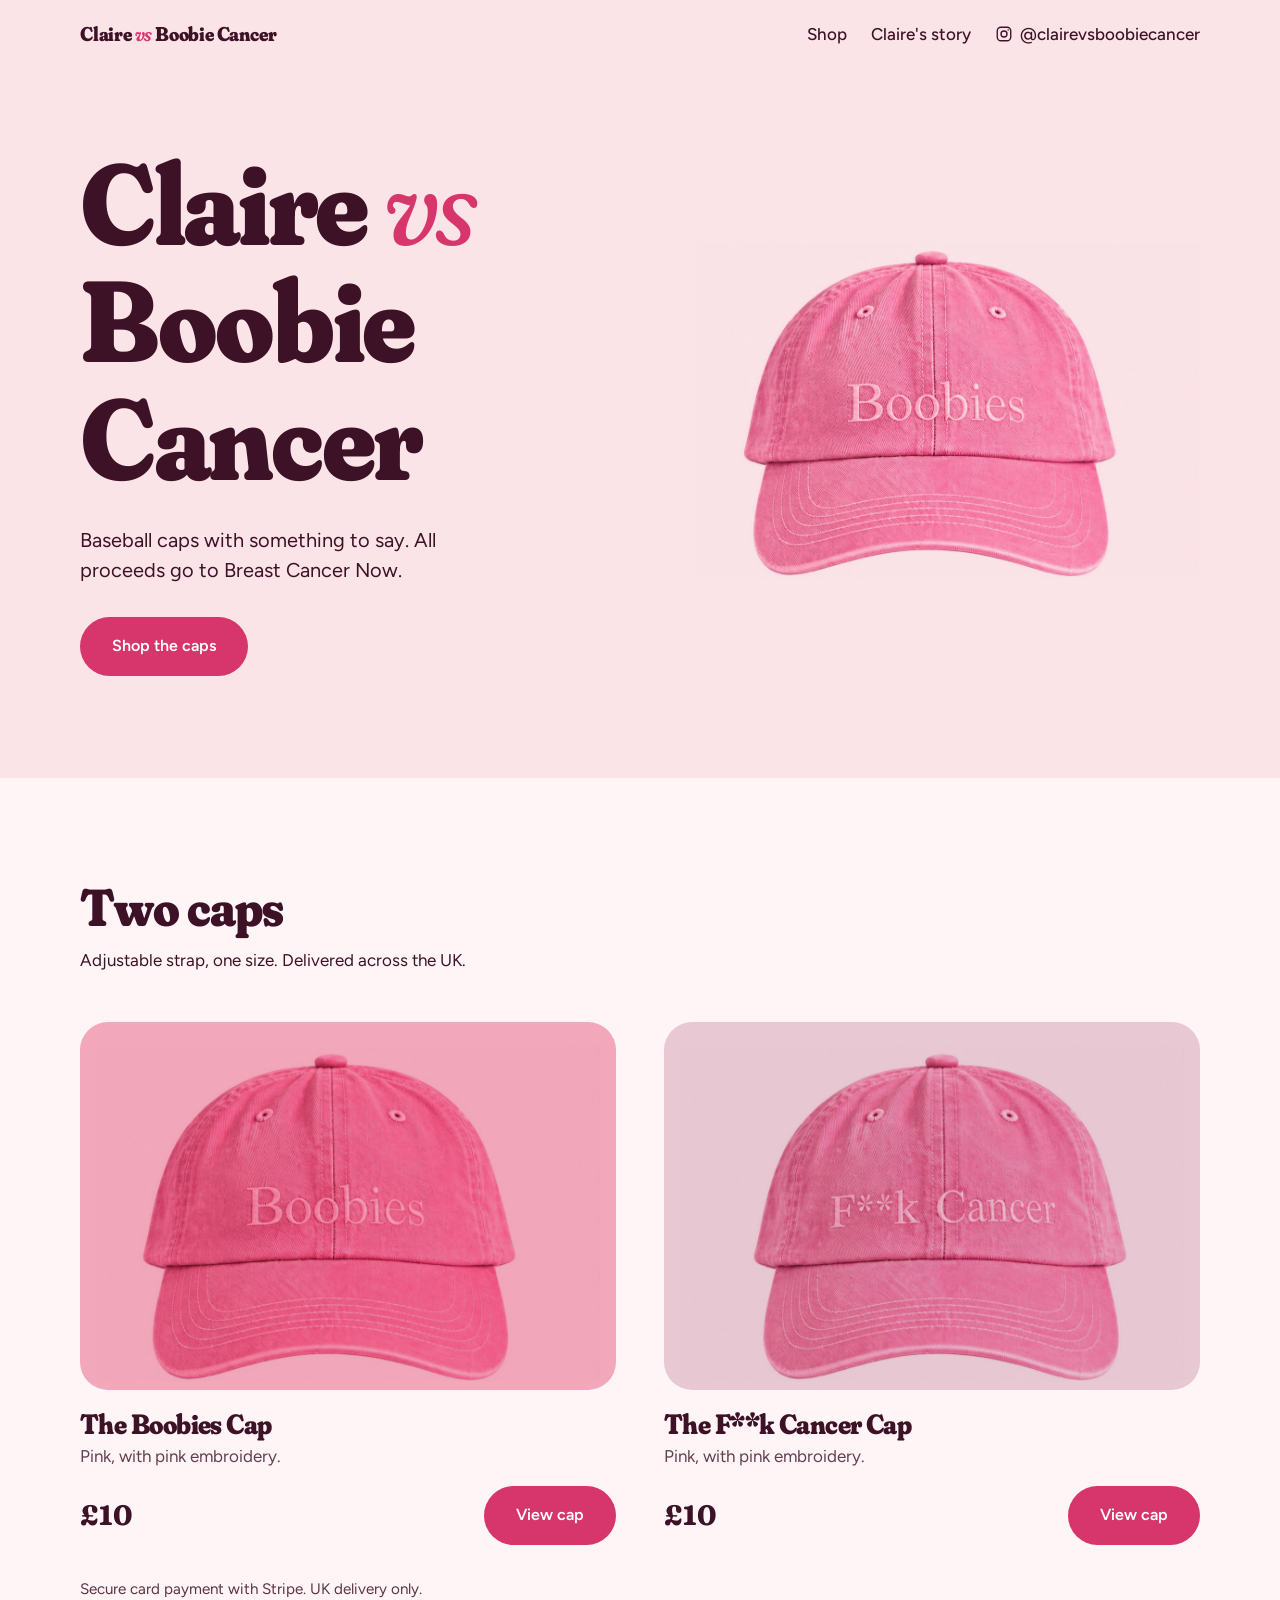
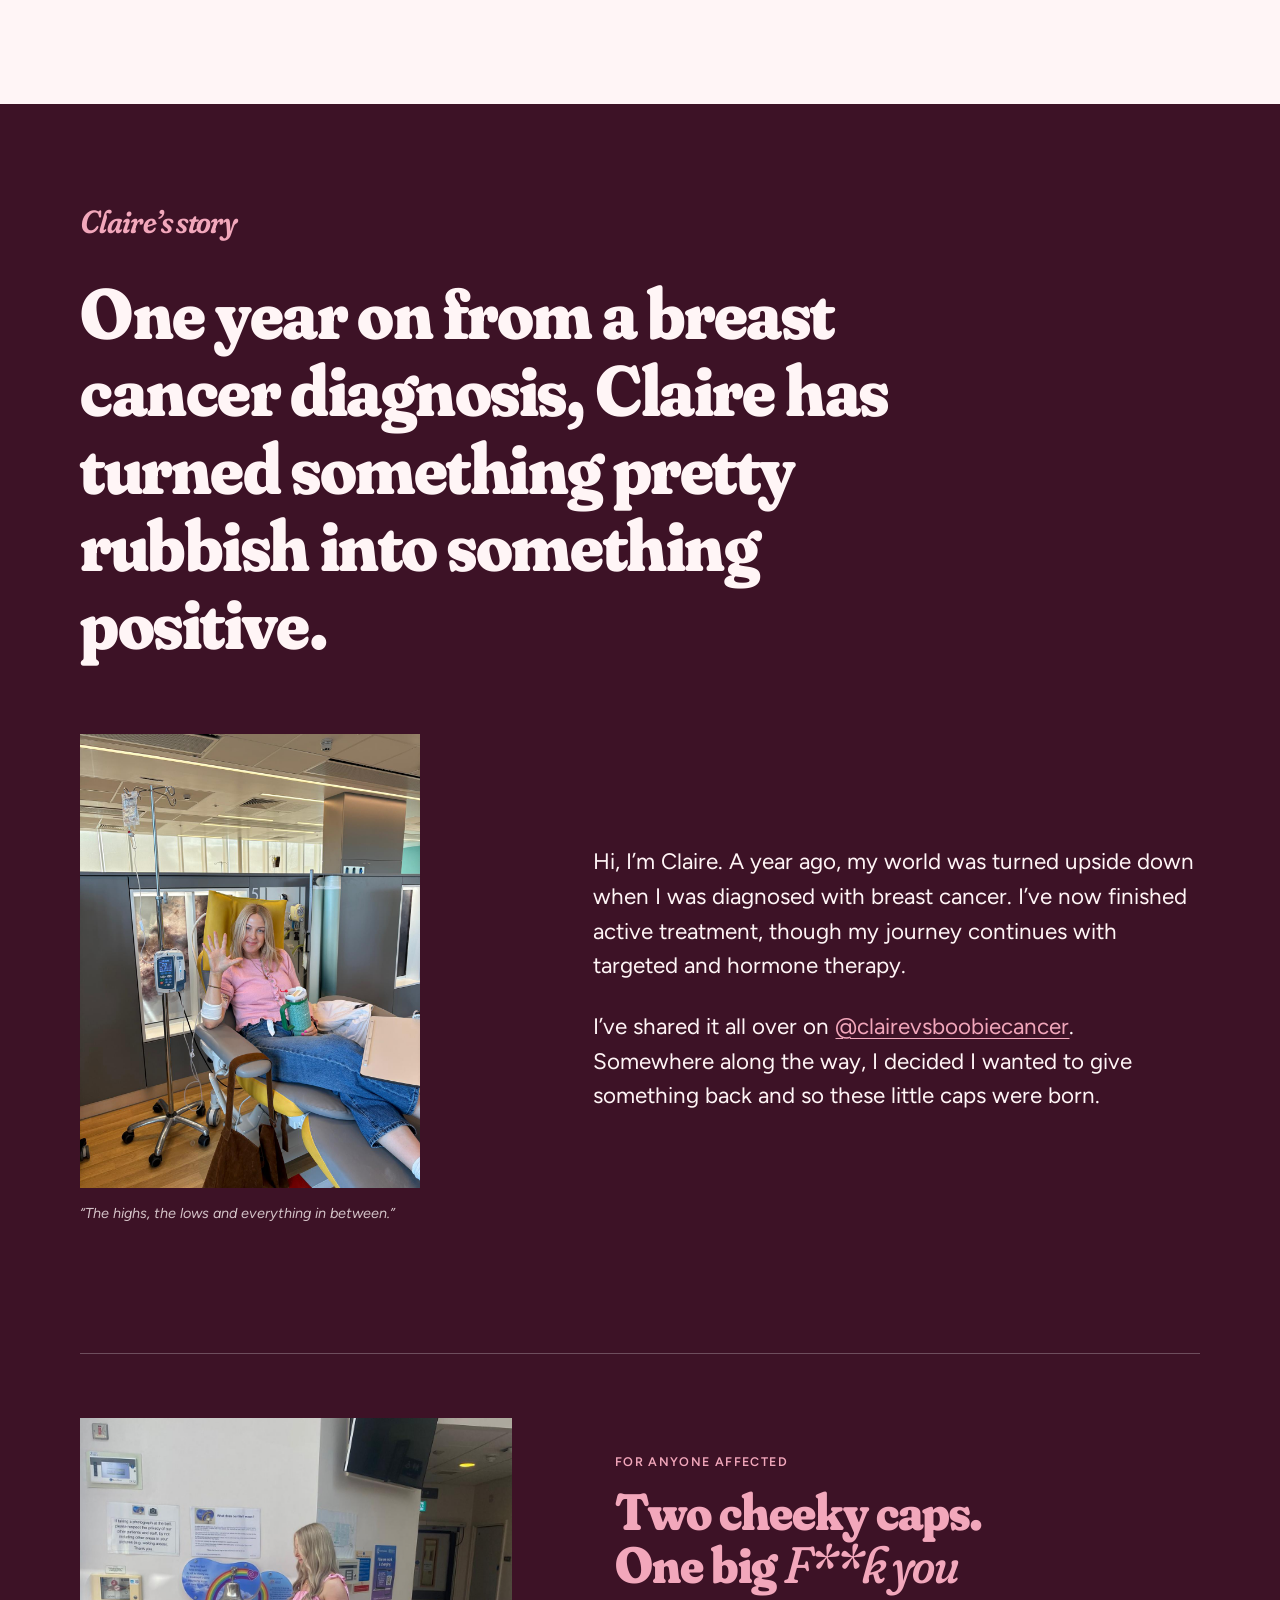
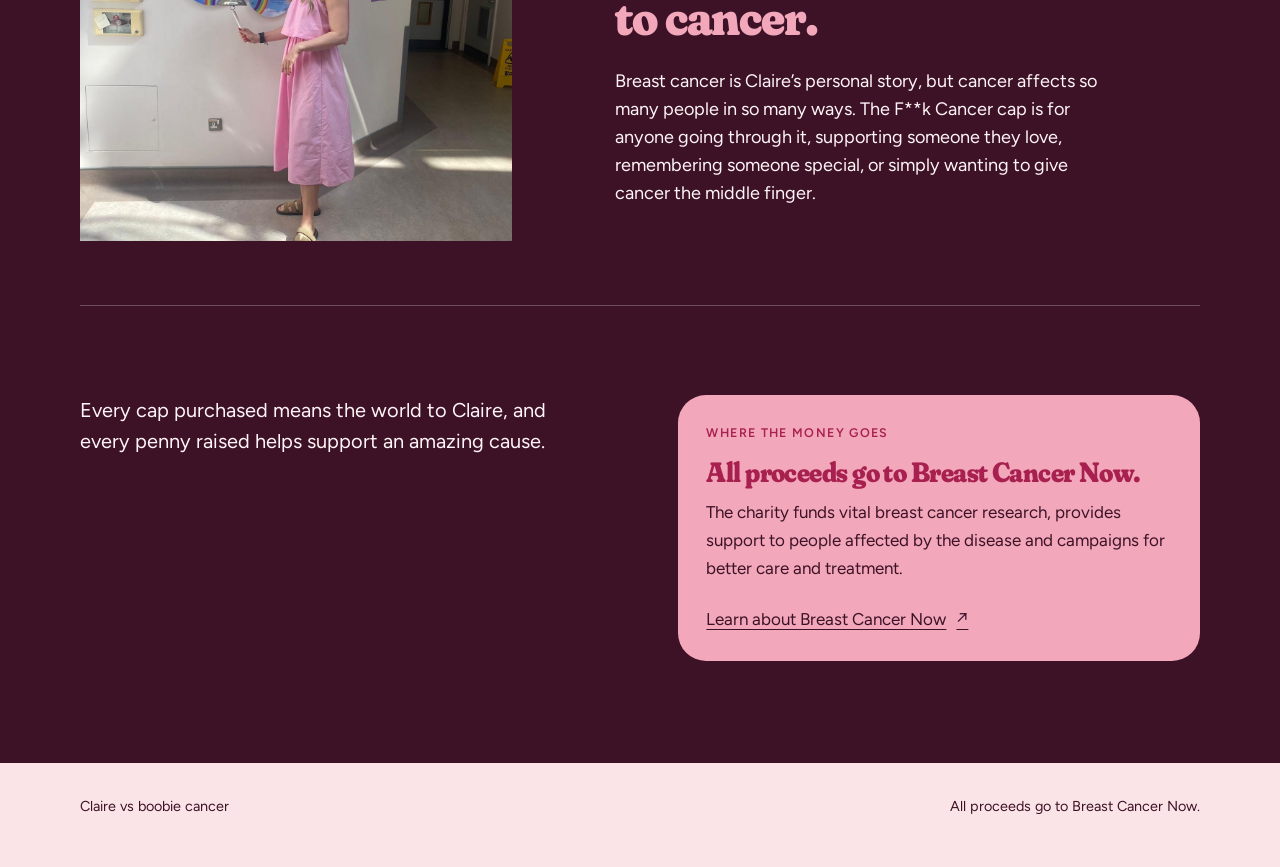
==== commit 1734407f: "Enhance HTML content by updating product descriptions for clarity and adding Instagram link in navig" ====
--- a/index.html
+++ b/index.html
@@ -4,7 +4,7 @@
 <meta charset="utf-8">
 <meta name="viewport" content="width=device-width, initial-scale=1">
 <title>Claire vs Boobie Cancer</title>
-<meta name="description" content="Baseball caps with something to say. Profits go to Breast Cancer Now. UK delivery.">
+<meta name="description" content="Baseball caps with something to say. All proceeds go to Breast Cancer Now. UK delivery.">
 <link rel="preconnect" href="https://fonts.googleapis.com">
 <link rel="preconnect" href="https://fonts.gstatic.com" crossorigin>
 <link href="https://fonts.googleapis.com/css2?family=Fraunces:opsz,wght,SOFT@9..144,400..900,100&family=Figtree:wght@400;500;600&display=swap" rel="stylesheet">
@@ -16,7 +16,14 @@
 <header>
   <div class="wrap">
     <a class="wordmark" href="#top">Claire <i>vs</i> Boobie Cancer</a>
-    <nav><a href="#shop">Shop</a><a href="#story">Claire's story</a></nav>
+    <nav>
+      <a href="#shop">Shop</a>
+      <a href="#story">Claire's story</a>
+      <a class="instagram-link" href="https://instagram.com/clairevsboobiecancer" target="_blank" rel="noopener noreferrer" aria-label="Follow Claire vs Boobie Cancer on Instagram">
+        <svg viewBox="0 0 24 24" aria-hidden="true"><rect x="3" y="3" width="18" height="18" rx="5"></rect><circle cx="12" cy="12" r="4"></circle><circle class="instagram-dot" cx="17.5" cy="6.7" r="1"></circle></svg>
+        <span>@clairevsboobiecancer</span>
+      </a>
+    </nav>
   </div>
 </header>
 
@@ -25,7 +32,7 @@
     <div class="wrap">
       <div>
         <h1>Claire <span class="vs">vs</span> Boobie Cancer</h1>
-        <p>Baseball caps with something to say. Profits go to Breast Cancer Now.</p>
+        <p>Baseball caps with something to say. All proceeds go to Breast Cancer Now.</p>
         <a class="btn" href="#shop">Shop the caps</a>
       </div>
       <img class="hero-cap" src="images/boobies_hat.jpeg" alt="Pink baseball cap embroidered with the word Boobies" width="1086" height="724" fetchpriority="high">
@@ -67,13 +74,34 @@
   <section class="story" id="story">
     <div class="wrap">
       <h2>Claire’s story</h2>
-      <!-- Claire: replace with your own words. -->
-      <p class="statement">Claire is recovering from breast cancer. These caps are how she says what she thinks of it.</p>
+      <p class="statement">One year on from a breast cancer diagnosis, Claire has turned something pretty rubbish into something positive.</p>
+      <div class="story-intro">
+        <div class="story-photo story-photo-treatment">
+          <img src="images/claire_1.jpeg" alt="Claire during active breast cancer treatment" width="1200" height="1600" loading="lazy">
+          <p>“The highs, the lows and everything in between.”</p>
+        </div>
+        <div class="story-copy">
+          <p>Hi, I’m Claire. A year ago, my world was turned upside down when I was diagnosed with breast cancer. I’ve now finished active treatment, though my journey continues with targeted and hormone therapy.</p>
+          <p>I’ve shared it all over on <a href="https://instagram.com/clairevsboobiecancer" target="_blank" rel="noopener noreferrer">@clairevsboobiecancer</a>. Somewhere along the way, I decided I wanted to give something back and so these little caps were born.</p>
+        </div>
+      </div>
+      <div class="caps-meaning">
+        <div class="story-photo story-photo-bell">
+          <img src="images/claire_2.jpeg" alt="Claire ringing the bell after completing active cancer treatment" width="1200" height="1600" loading="lazy">
+        </div>
+        <div>
+          <p class="overline">For anyone affected</p>
+          <h3>Two cheeky caps.<br>One big <em>F**k you</em><br>to cancer.</h3>
+          <p>Breast cancer is Claire’s personal story, but cancer affects so many people in so many ways. The F**k Cancer cap is for anyone going through it, supporting someone they love, remembering someone special, or simply wanting to give cancer the middle finger.</p>
+        </div>
+      </div>
       <div class="story-foot">
-        <p>Every profit from every cap goes to charity, so wearing one helps someone else’s fight too.</p>
+        <p>Every cap purchased means the world to Claire, and every penny raised helps support an amazing cause.</p>
         <aside class="charity">
-          <h3>Where the money goes</h3>
-          <p>All profits go to <a href="https://breastcancernow.org" rel="noopener">Breast Cancer Now</a>, which funds research and supports people living with breast cancer.</p>
+          <p class="overline">Where the money goes</p>
+          <h3>All proceeds go to Breast Cancer Now.</h3>
+          <p>The charity funds vital breast cancer research, provides support to people affected by the disease and campaigns for better care and treatment.</p>
+          <a class="charity-link" href="https://breastcancernow.org" target="_blank" rel="noopener noreferrer">Learn about Breast Cancer Now <span aria-hidden="true">↗</span></a>
         </aside>
       </div>
     </div>
@@ -83,7 +111,7 @@
 <footer>
   <div class="wrap">
     <span>Claire vs boobie cancer</span>
-    <span>Profits go to Breast Cancer Now.</span>
+    <span>All proceeds go to Breast Cancer Now.</span>
   </div>
 </footer>
 
--- a/styles.css
+++ b/styles.css
@@ -33,7 +33,12 @@
 header .wrap { display: flex; justify-content: space-between; align-items: center; gap: 16px; }
 .wordmark { font-size: 1.25rem; text-decoration: none; letter-spacing: -0.01em; }
 .wordmark i { font-style: italic; color: var(--rose); font-weight: 600; }
+nav { align-items: center; display: flex; }
 nav a { text-decoration: none; font-weight: 500; margin-left: 24px; white-space: nowrap; }
+.instagram-link { align-items: center; display: inline-flex; gap: 7px; }
+.instagram-link svg { fill: none; height: 18px; stroke: currentColor; stroke-width: 1.8; width: 18px; }
+.instagram-link .instagram-dot { fill: currentColor; stroke: none; }
+@media (max-width: 720px) { .instagram-link span { display: none; } }
 @media (max-width: 520px) { .wordmark { font-size: 1.05rem; } nav a { margin-left: 14px; font-size: .95rem; } }
 nav a:hover { color: var(--rose-deep); text-decoration: underline; text-underline-offset: 4px; }
 
@@ -72,11 +77,29 @@
 .story { background: var(--berry); color: var(--petal); }
 .story h2 { color: var(--pink); font-size: clamp(1.5rem, 3vw, 2rem); font-weight: 600; font-style: italic; }
 .story .statement { font: 800 clamp(2rem, 5.6vw, 4.5rem)/1.08 var(--display); font-variation-settings: "SOFT" 100, "opsz" 144; letter-spacing: -0.02em; max-width: 20ch; margin: clamp(20px, 3vw, 36px) 0 clamp(40px, 6vw, 72px); }
+.story-intro { display: grid; grid-template-columns: minmax(220px, .72fr) minmax(0, 1fr); gap: clamp(28px, 6vw, 96px); align-items: center; margin-bottom: clamp(64px, 10vw, 132px); }
+.story-photo { margin: 0; }
+.story-photo img { display: block; width: 100%; height: 100%; object-fit: cover; }
+.story-photo-treatment { max-width: 340px; }
+.story-photo-treatment img { aspect-ratio: 3 / 4; object-position: 55% 50%; }
+.story-photo p { font-size: .9rem; font-style: italic; margin: 14px 0 0; opacity: .78; }
+.story-copy { font-size: clamp(1.15rem, 1.75vw, 1.42rem); line-height: 1.55; max-width: 44ch; }
+.story-copy p + p { margin-top: 1.15em; }
+.story-copy a { color: var(--pink); text-decoration-thickness: 1px; text-underline-offset: 4px; }
+.caps-meaning { border-top: 1px solid rgba(255,255,255,.25); border-bottom: 1px solid rgba(255,255,255,.25); display: grid; grid-template-columns: .85fr 1.15fr; gap: clamp(36px, 8vw, 140px); align-items: center; padding: clamp(34px, 5vw, 68px) 0; margin-bottom: clamp(52px, 7vw, 92px); }
+.story-photo-bell { height: clamp(290px, 33vw, 470px); overflow: hidden; }
+.story-photo-bell img { object-position: 50% 45%; }
+.overline { color: var(--pink); font-size: .78rem; font-weight: 600; letter-spacing: .11em; text-transform: uppercase; margin: 0 0 14px; }
+.caps-meaning h3 { color: var(--pink); font-size: clamp(2rem, 4vw, 3.7rem); margin: 0 0 24px; }
+.caps-meaning h3 em { font-style: italic; font-weight: 500; }
+.caps-meaning > div:last-child > p:last-child { font-size: 1.13rem; line-height: 1.55; max-width: 41ch; }
 .story-foot { display: grid; grid-template-columns: 1fr 1fr; gap: clamp(24px, 6vw, 80px); align-items: start; }
 .story-foot > p { max-width: 40ch; font-size: 1.25rem; line-height: 1.55; }
 .story .charity { background: var(--pink); color: var(--berry); border-radius: 28px; padding: 28px; }
 .story .charity a { color: var(--berry); }
 .story .charity h3 { color: var(--rose-deep); }
+.story .charity .overline { color: var(--rose-deep); }
+.charity-link { display: inline-flex; gap: 10px; margin-top: 22px; text-underline-offset: 4px; }
 .charity { background: var(--berry); color: var(--petal); border-radius: 28px; padding: clamp(28px, 4vw, 48px); }
 .charity h3 { font-size: 1.75rem; margin-bottom: 12px; color: var(--pink); }
 .charity a { color: #fff; text-underline-offset: 4px; }
@@ -85,10 +108,12 @@
 footer .wrap { display: flex; flex-wrap: wrap; justify-content: space-between; gap: 8px 24px; }
 
 @media (max-width: 760px) {
-  .hero .wrap, .story-foot { grid-template-columns: 1fr; }
+  .hero .wrap, .story-foot, .story-intro, .caps-meaning { grid-template-columns: 1fr; }
   .hero-cap { max-width: 420px; }
   .grid { grid-template-columns: 1fr; }
   nav a { margin-left: 16px; }
+  .story-photo-treatment { max-width: none; width: min(100%, 380px); }
+  .story-photo-treatment img { aspect-ratio: 4 / 5; }
 }
 @media (prefers-reduced-motion: reduce) {
   .hero-cap { animation: none; }
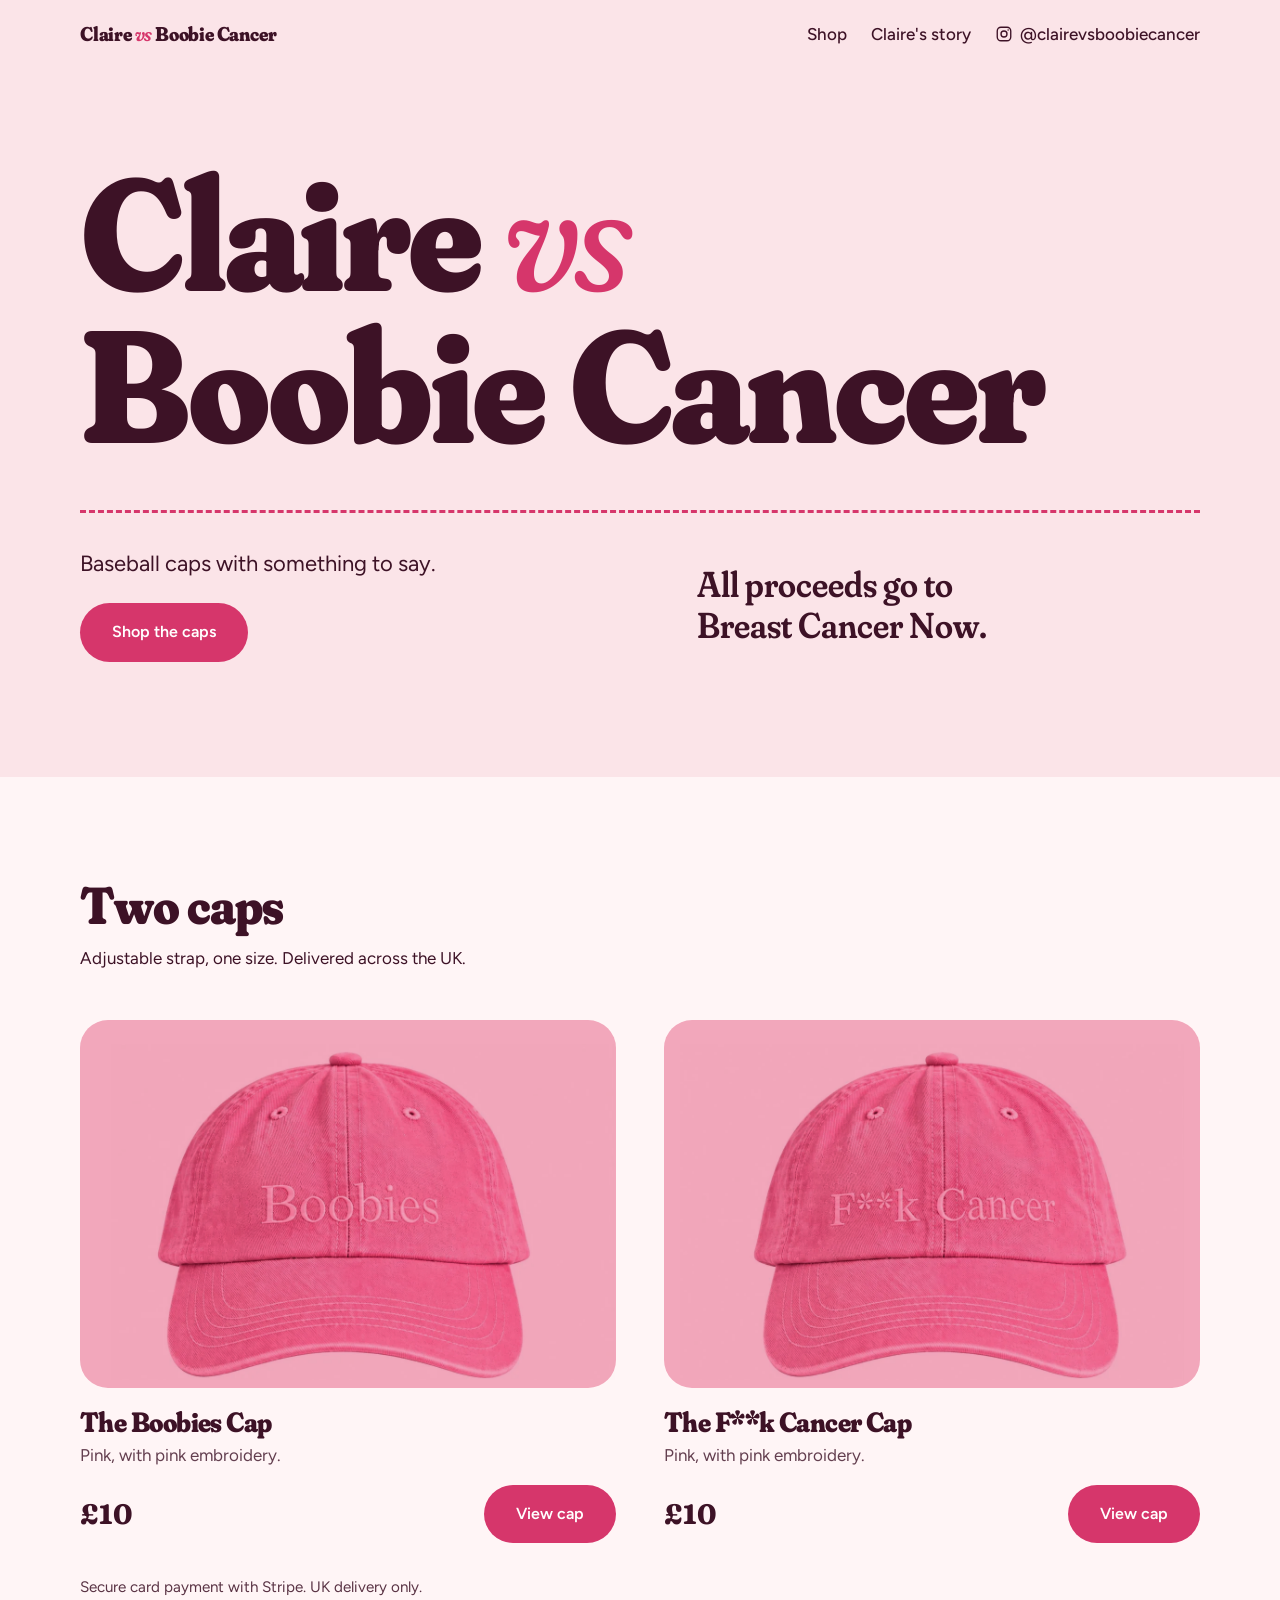
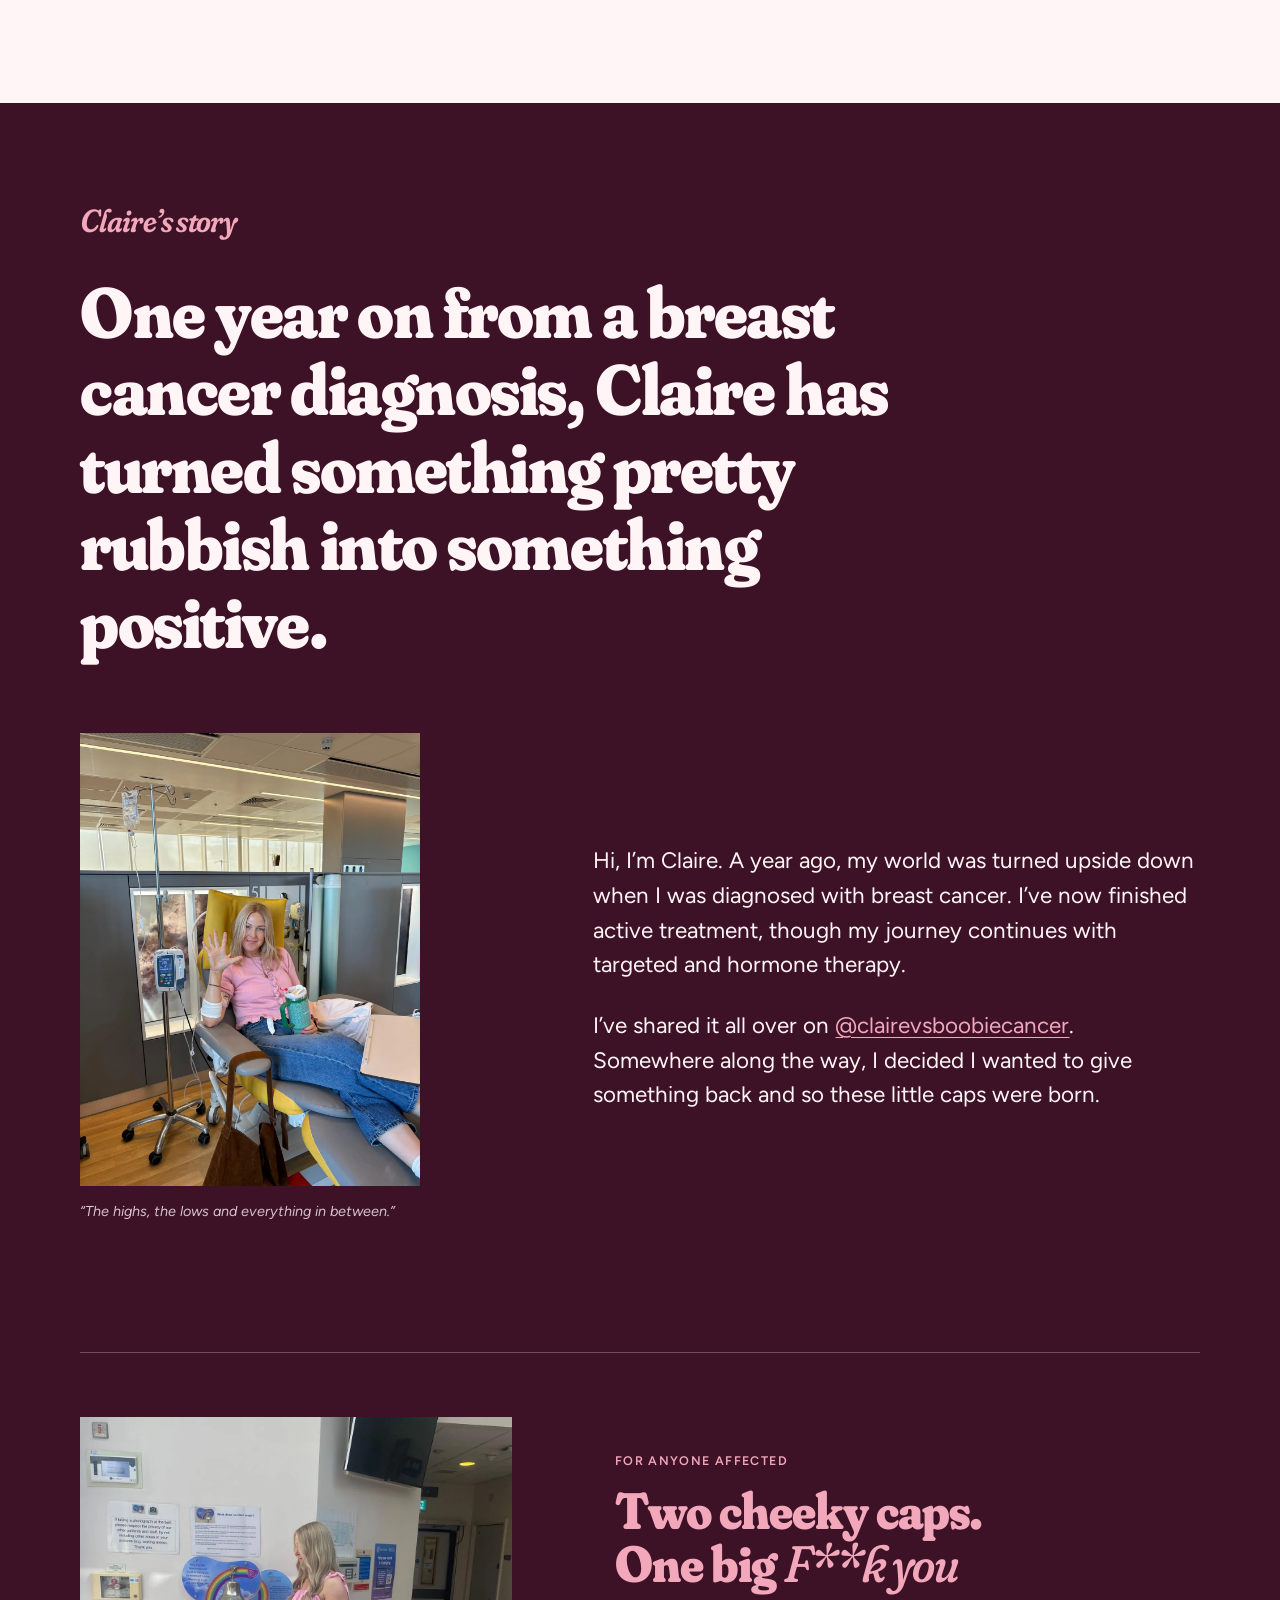
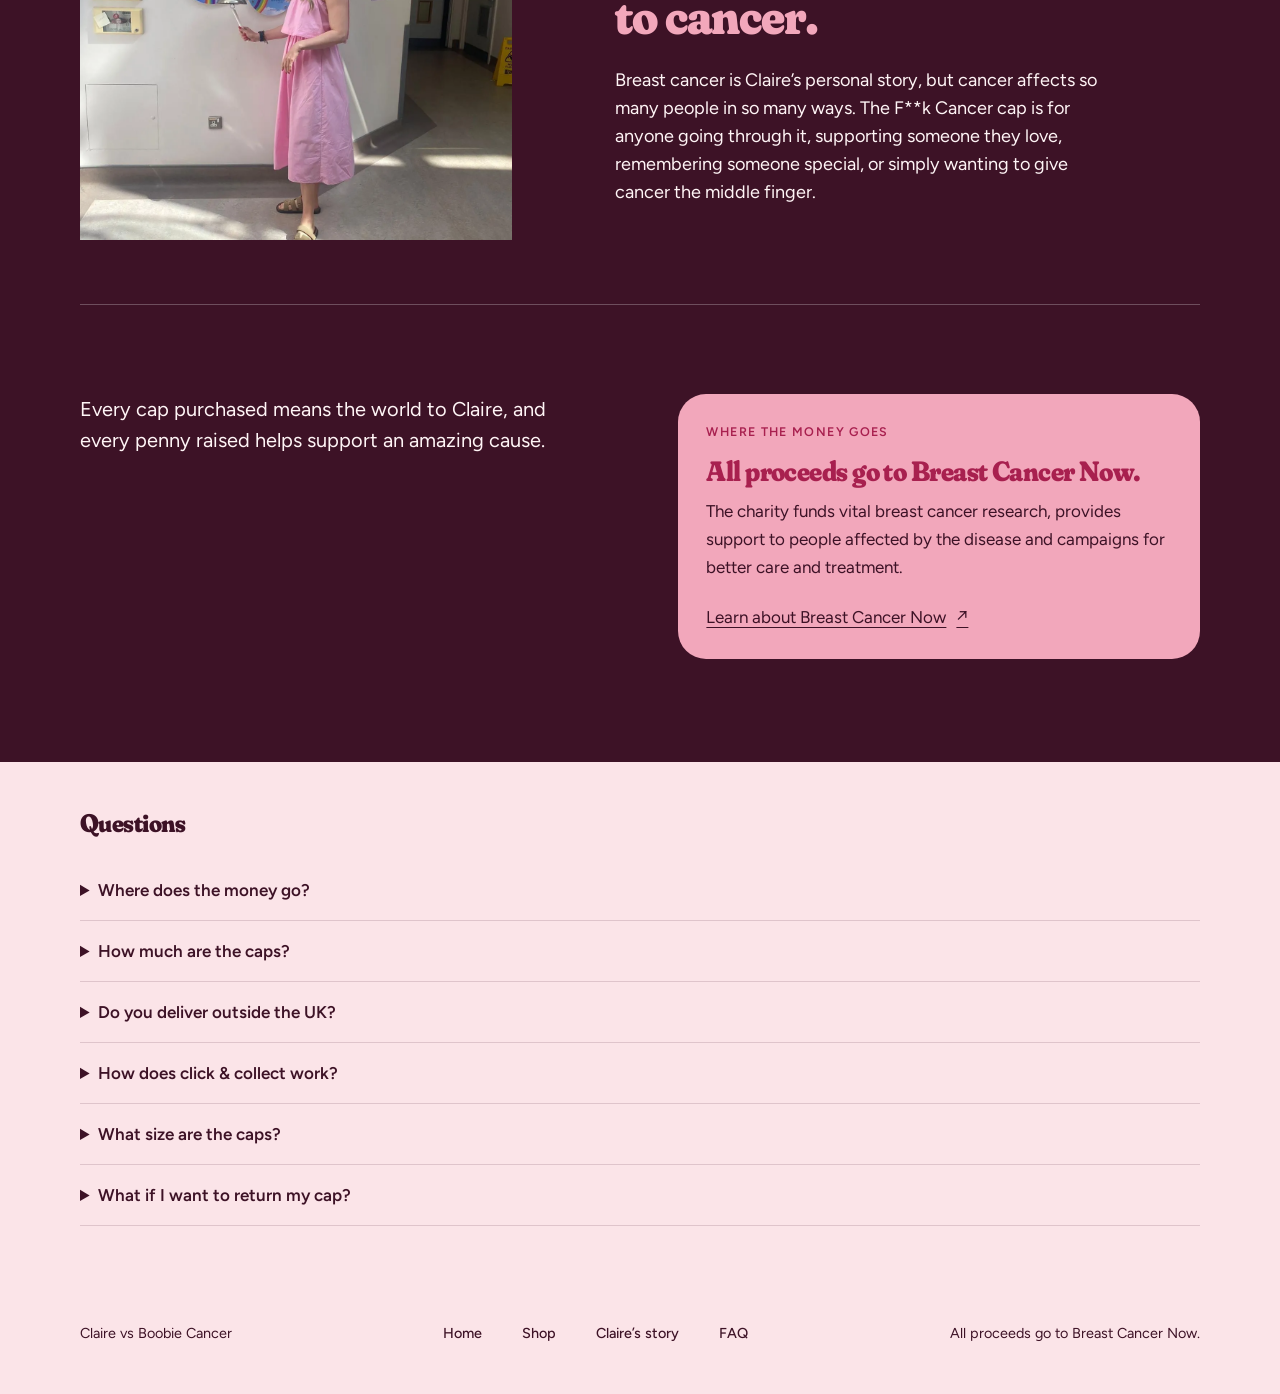
==== commit 9b095c06: "Add 404 error page, update product pages with improved SEO metadata, and enhance image handling with" ====
--- a/index.html
+++ b/index.html
@@ -3,13 +3,108 @@
 <head>
 <meta charset="utf-8">
 <meta name="viewport" content="width=device-width, initial-scale=1">
-<title>Claire vs Boobie Cancer</title>
-<meta name="description" content="Baseball caps with something to say. All proceeds go to Breast Cancer Now. UK delivery.">
+<title>Claire vs Boobie Cancer | Charity Baseball Caps for Breast Cancer Now</title>
+<meta name="description" content="Pink baseball caps with something to say: Boobies and F**k Cancer. £10, UK delivery. All proceeds go to Breast Cancer Now.">
+<link rel="canonical" href="https://clairevsboobiecancer.com/">
+<meta property="og:site_name" content="Claire vs Boobie Cancer">
+<meta property="og:locale" content="en_GB">
+<meta property="og:type" content="website">
+<meta property="og:title" content="Claire vs Boobie Cancer | Charity Baseball Caps for Breast Cancer Now">
+<meta property="og:description" content="Pink baseball caps with something to say: Boobies and F**k Cancer. £10, UK delivery. All proceeds go to Breast Cancer Now.">
+<meta property="og:url" content="https://clairevsboobiecancer.com/">
+<meta property="og:image" content="https://clairevsboobiecancer.com/images/og-image.jpeg">
+<meta property="og:image:width" content="1200">
+<meta property="og:image:height" content="630">
+<meta name="twitter:card" content="summary_large_image">
+<meta name="twitter:title" content="Claire vs Boobie Cancer | Charity Baseball Caps for Breast Cancer Now">
+<meta name="twitter:description" content="Pink baseball caps with something to say: Boobies and F**k Cancer. £10, UK delivery. All proceeds go to Breast Cancer Now.">
+<meta name="twitter:image" content="https://clairevsboobiecancer.com/images/og-image.jpeg">
 <link rel="preconnect" href="https://fonts.googleapis.com">
 <link rel="preconnect" href="https://fonts.gstatic.com" crossorigin>
-<link href="https://fonts.googleapis.com/css2?family=Fraunces:opsz,wght,SOFT@9..144,400..900,100&family=Figtree:wght@400;500;600&display=swap" rel="stylesheet">
+<link rel="preload" as="style" href="https://fonts.googleapis.com/css2?family=Fraunces:opsz,wght,SOFT@9..144,400..900,100&family=Figtree:wght@400;500;600&display=swap" onload="this.onload=null;this.rel='stylesheet'">
+<noscript><link rel="stylesheet" href="https://fonts.googleapis.com/css2?family=Fraunces:opsz,wght,SOFT@9..144,400..900,100&family=Figtree:wght@400;500;600&display=swap"></noscript>
 <link rel="icon" href="favicon.svg" type="image/svg+xml">
 <link rel="stylesheet" href="styles.css">
+<script type="application/ld+json">
+{
+  "@context": "https://schema.org",
+  "@graph": [
+    {
+      "@type": "Organization",
+      "@id": "https://clairevsboobiecancer.com/#org",
+      "name": "Claire vs Boobie Cancer",
+      "url": "https://clairevsboobiecancer.com/",
+      "logo": "https://clairevsboobiecancer.com/favicon.svg",
+      "sameAs": [
+        "https://instagram.com/clairevsboobiecancer"
+      ]
+    },
+    {
+      "@type": "WebSite",
+      "@id": "https://clairevsboobiecancer.com/#site",
+      "url": "https://clairevsboobiecancer.com/",
+      "name": "Claire vs Boobie Cancer",
+      "publisher": {
+        "@id": "https://clairevsboobiecancer.com/#org"
+      },
+      "inLanguage": "en-GB"
+    },
+    {
+      "@type": "FAQPage",
+      "mainEntity": [
+        {
+          "@type": "Question",
+          "name": "Where does the money go?",
+          "acceptedAnswer": {
+            "@type": "Answer",
+            "text": "All proceeds from every cap go to Breast Cancer Now, the UK charity that funds breast cancer research and supports people affected by the disease."
+          }
+        },
+        {
+          "@type": "Question",
+          "name": "How much are the caps?",
+          "acceptedAnswer": {
+            "@type": "Answer",
+            "text": "Each cap is £10. Postage is added at checkout, and click & collect is free."
+          }
+        },
+        {
+          "@type": "Question",
+          "name": "Do you deliver outside the UK?",
+          "acceptedAnswer": {
+            "@type": "Answer",
+            "text": "Not at the moment. Delivery is UK only."
+          }
+        },
+        {
+          "@type": "Question",
+          "name": "How does click & collect work?",
+          "acceptedAnswer": {
+            "@type": "Answer",
+            "text": "Choose click & collect on the product page and pay at checkout. Claire will email you to arrange collection."
+          }
+        },
+        {
+          "@type": "Question",
+          "name": "What size are the caps?",
+          "acceptedAnswer": {
+            "@type": "Answer",
+            "text": "One size. Each pink baseball cap has an adjustable strap."
+          }
+        },
+        {
+          "@type": "Question",
+          "name": "What if I want to return my cap?",
+          "acceptedAnswer": {
+            "@type": "Answer",
+            "text": "Get in touch and Claire will sort it out."
+          }
+        }
+      ]
+    }
+  ]
+}
+</script>
 </head>
 <body>
 
@@ -30,12 +125,14 @@
 <main id="top">
   <section class="hero">
     <div class="wrap">
-      <div>
-        <h1>Claire <span class="vs">vs</span> Boobie Cancer</h1>
-        <p>Baseball caps with something to say. All proceeds go to Breast Cancer Now.</p>
-        <a class="btn" href="#shop">Shop the caps</a>
-      </div>
-      <img class="hero-cap" src="images/boobies_hat.jpeg" alt="Pink baseball cap embroidered with the word Boobies" width="1086" height="724" fetchpriority="high">
+      <h1><span>Claire <span class="vs">vs</span></span> <span>Boobie Cancer</span><span class="sr-only"> – charity baseball caps raising money for Breast Cancer Now</span></h1>
+      <div class="hero-offer">
+        <div>
+          <p class="tagline">Baseball caps with something to say.</p>
+          <a class="btn" href="#shop">Shop the caps</a>
+        </div>
+        <p class="charity-line">All proceeds go to Breast Cancer Now.</p>
+      </div>
     </div>
   </section>
 
@@ -46,7 +143,7 @@
       <div class="grid">
         <article class="product">
           <a class="pic" href="boobies.html">
-            <img src="images/boobies_hat.jpeg" alt="Pink cap with “Boobies” embroidered across the front" width="1086" height="724" loading="lazy">
+            <picture><source srcset="images/boobies_hat.webp" type="image/webp"><img src="images/boobies_hat.jpeg" alt="Pink Boobies embroidered baseball cap" width="1086" height="724" loading="lazy"></picture>
           </a>
           <h3><a href="boobies.html">The Boobies Cap</a></h3>
           <p class="meta">Pink, with pink embroidery.</p>
@@ -57,7 +154,7 @@
         </article>
         <article class="product">
           <a class="pic" href="fck-cancer.html">
-            <img src="images/fck_hat.jpeg" alt="Pink cap with “F**k Cancer” embroidered across the front" width="1086" height="724" loading="lazy">
+            <picture><source srcset="images/fck_hat.webp" type="image/webp"><img src="images/fck_hat.jpeg" alt="Pink F**k Cancer (fuck cancer) embroidered baseball cap" width="1086" height="724" loading="lazy"></picture>
           </a>
           <h3><a href="fck-cancer.html">The F**k Cancer Cap</a></h3>
           <p class="meta">Pink, with pink embroidery.</p>
@@ -77,7 +174,7 @@
       <p class="statement">One year on from a breast cancer diagnosis, Claire has turned something pretty rubbish into something positive.</p>
       <div class="story-intro">
         <div class="story-photo story-photo-treatment">
-          <img src="images/claire_1.jpeg" alt="Claire during active breast cancer treatment" width="1200" height="1600" loading="lazy">
+          <picture><source srcset="images/claire_1.webp" type="image/webp"><img src="images/claire_1.jpeg" alt="Claire during active breast cancer treatment" width="1200" height="1600" loading="lazy"></picture>
           <p>“The highs, the lows and everything in between.”</p>
         </div>
         <div class="story-copy">
@@ -87,7 +184,7 @@
       </div>
       <div class="caps-meaning">
         <div class="story-photo story-photo-bell">
-          <img src="images/claire_2.jpeg" alt="Claire ringing the bell after completing active cancer treatment" width="1200" height="1600" loading="lazy">
+          <picture><source srcset="images/claire_2.webp" type="image/webp"><img src="images/claire_2.jpeg" alt="Claire ringing the bell after completing active cancer treatment" width="1200" height="1600" loading="lazy"></picture>
         </div>
         <div>
           <p class="overline">For anyone affected</p>
@@ -106,11 +203,23 @@
       </div>
     </div>
   </section>
+  <section class="faq" id="faq">
+    <div class="wrap">
+      <h2>Questions</h2>
+      <details><summary>Where does the money go?</summary><p>All proceeds from every cap go to Breast Cancer Now, the UK charity that funds breast cancer research and supports people affected by the disease.</p></details>
+      <details><summary>How much are the caps?</summary><p>Each cap is £10. Postage is added at checkout, and click &amp; collect is free.</p></details>
+      <details><summary>Do you deliver outside the UK?</summary><p>Not at the moment. Delivery is UK only.</p></details>
+      <details><summary>How does click &amp; collect work?</summary><p>Choose click &amp; collect on the product page and pay at checkout. Claire will email you to arrange collection.</p></details>
+      <details><summary>What size are the caps?</summary><p>One size. Each pink baseball cap has an adjustable strap.</p></details>
+      <details><summary>What if I want to return my cap?</summary><p>Get in touch and Claire will sort it out.</p></details>
+    </div>
+  </section>
 </main>
 
 <footer>
   <div class="wrap">
-    <span>Claire vs boobie cancer</span>
+    <span>Claire vs Boobie Cancer</span>
+    <nav class="foot-nav"><a href="index.html">Home</a><a href="index.html#shop">Shop</a><a href="index.html#story">Claire’s story</a><a href="index.html#faq">FAQ</a></nav>
     <span>All proceeds go to Breast Cancer Now.</span>
   </div>
 </footer>
--- a/styles.css
+++ b/styles.css
@@ -31,7 +31,7 @@
 /* header */
 header { padding: 20px 0; }
 header .wrap { display: flex; justify-content: space-between; align-items: center; gap: 16px; }
-.wordmark { font-size: 1.25rem; text-decoration: none; letter-spacing: -0.01em; }
+.wordmark { text-wrap: balance; font-size: 1.25rem; text-decoration: none; letter-spacing: -0.01em; }
 .wordmark i { font-style: italic; color: var(--rose); font-weight: 600; }
 nav { align-items: center; display: flex; }
 nav a { text-decoration: none; font-weight: 500; margin-left: 24px; white-space: nowrap; }
@@ -43,19 +43,23 @@
 nav a:hover { color: var(--rose-deep); text-decoration: underline; text-underline-offset: 4px; }
 
 /* hero */
-.hero { padding: clamp(32px, 6vw, 80px) 0 clamp(48px, 8vw, 104px); }
-.hero .wrap { display: grid; grid-template-columns: 1.1fr 1fr; gap: clamp(24px, 5vw, 64px); align-items: center; }
-.hero h1 { font-size: clamp(3.25rem, 9vw, 7.5rem); }
-.hero h1 .vs { font-style: italic; font-weight: 400; color: var(--rose); }
-.hero p { max-width: 34ch; margin: 28px 0 32px; font-size: 1.25rem; line-height: 1.5; }
+.hero { padding: clamp(40px, 7vw, 96px) 0 clamp(56px, 9vw, 120px); }
+.hero h1 { font-size: clamp(2.6rem, 13.5vw, 10rem); line-height: .95; }
+.hero h1 > span { display: block; }
+.hero h1 .vs { display: inline; font-style: italic; font-weight: 400; color: var(--rose); }
+.hero-offer {
+  display: grid; grid-template-columns: 1.1fr 1fr; gap: 24px clamp(24px, 5vw, 64px); align-items: center;
+  margin-top: clamp(28px, 4vw, 48px); padding-top: clamp(24px, 3vw, 36px);
+  border-top: 3px dashed var(--rose);
+}
+.hero .tagline { text-wrap: balance; max-width: 28ch; margin-bottom: 24px; font-size: 1.375rem; line-height: 1.4; }
+.hero .charity-line { text-wrap: balance; max-width: 22ch; font-family: var(--display); font-variation-settings: "SOFT" 100, "opsz" 144; font-weight: 600; font-size: clamp(1.5rem, 3vw, 2.25rem); line-height: 1.15; }
 .btn {
   display: inline-block; background: var(--rose); color: #fff; font-weight: 600;
   padding: 16px 32px; border-radius: 999px; text-decoration: none; border: 0;
   transition: background .2s, transform .2s; cursor: pointer; font-size: 1rem; font-family: inherit;
 }
 .btn:hover { background: var(--rose-deep); transform: translateY(-2px); }
-.hero-cap { width: 100%; height: auto; mix-blend-mode: multiply; transform-origin: 50% 90%; animation: tip 1.1s cubic-bezier(.3,1.4,.5,1) .2s both; }
-@keyframes tip { from { transform: rotate(-9deg) translateY(-18px); opacity: 0; } to { transform: none; opacity: 1; } }
 
 /* shop */
 .shop { background: var(--petal); padding: clamp(56px, 8vw, 104px) 0; }
@@ -65,7 +69,8 @@
 .product { display: flex; flex-direction: column; }
 .product .pic { border-radius: 28px; padding: 24px 16px 8px; }
 .product:nth-child(1) .pic { background: var(--pink); }
-.product:nth-child(2) .pic { background: #e8c9d3; }
+.product:nth-child(2) .pic { background: var(--pink); }
+.product:nth-child(1) .pic img { transform: translateX(2.9%); }
 .product h3 { font-size: 1.75rem; margin: 20px 0 4px; }
 .product .meta { opacity: .8; }
 .product .row { display: flex; align-items: center; justify-content: space-between; gap: 16px; margin-top: 16px; }
@@ -108,15 +113,14 @@
 footer .wrap { display: flex; flex-wrap: wrap; justify-content: space-between; gap: 8px 24px; }
 
 @media (max-width: 760px) {
-  .hero .wrap, .story-foot, .story-intro, .caps-meaning { grid-template-columns: 1fr; }
-  .hero-cap { max-width: 420px; }
+  .hero-offer { gap: 40px; }
+  .hero-offer, .story-foot, .story-intro, .caps-meaning { grid-template-columns: 1fr; }
   .grid { grid-template-columns: 1fr; }
   nav a { margin-left: 16px; }
   .story-photo-treatment { max-width: none; width: min(100%, 380px); }
   .story-photo-treatment img { aspect-ratio: 4 / 5; }
 }
 @media (prefers-reduced-motion: reduce) {
-  .hero-cap { animation: none; }
   html { scroll-behavior: auto; }
   .btn { transition: none; }
 }
@@ -133,8 +137,17 @@
 .pdp h1 { font-size: clamp(2.5rem, 5.5vw, 4.25rem); }
 .pdp .price { display: block; margin: 16px 0 20px; font-size: 2.25rem; }
 .pdp .lead { font-size: 1.2rem; line-height: 1.5; max-width: 38ch; }
-.pdp .buy { margin: 28px 0 8px; }
-.pdp .buy .btn { width: 100%; text-align: center; padding: 18px 32px; font-size: 1.1rem; }
+.fulfilment { margin-top: 32px; }
+.fulfilment fieldset { border: 0; margin: 0; padding: 0; }
+.fulfilment legend { font-family: var(--display); font-size: 1.3rem; font-weight: 700; margin-bottom: 14px; }
+.fulfilment-option { align-items: flex-start; border: 1px solid rgba(61,18,38,.2); border-radius: 14px; cursor: pointer; display: flex; gap: 13px; padding: 16px; }
+.fulfilment-option + .fulfilment-option { margin-top: 10px; }
+.fulfilment-option:has(input:checked) { background: var(--petal); border-color: var(--rose); box-shadow: inset 0 0 0 1px var(--rose); }
+.fulfilment-option input { accent-color: var(--rose); margin: 5px 0 0; width: 18px; height: 18px; }
+.fulfilment-option strong, .fulfilment-option small { display: block; }
+.fulfilment-option small { font-size: .9rem; line-height: 1.4; margin-top: 2px; opacity: .8; }
+.checkout-button { margin-top: 16px; width: 100%; text-align: center; padding: 18px 32px; font-size: 1.1rem; }
+.fulfilment-note { margin-top: 8px; }
 .pdp .small { font-size: .9rem; opacity: .85; }
 .specs { margin: 32px 0 0; padding: 0; list-style: none; border-top: 2px solid var(--pink); }
 .specs li { display: flex; justify-content: space-between; gap: 16px; padding: 12px 0; border-bottom: 1px solid rgba(61,18,38,.15); }
@@ -153,3 +166,14 @@
 .gallery .zoom { overflow: hidden; }
 .gallery .zoom img { aspect-ratio: 16 / 6; object-fit: cover; object-position: 50% 48%; transform: scale(1.9); }
 .gallery .zoom figcaption { position: relative; padding: 12px 20px; font-size: .9rem; background: var(--bg); }
+
+.sr-only { position: absolute; width: 1px; height: 1px; overflow: hidden; clip: rect(0 0 0 0); white-space: nowrap; }
+.foot-nav a { margin-right: 16px; }
+.pdp .about { margin: 24px 0; max-width: 48ch; }
+.other-cap { margin: 24px 0; }
+.faq { padding: 48px 0 64px; }
+.faq h2 { margin-bottom: 24px; }
+.faq details { border-bottom: 1px solid rgba(61,18,38,.15); padding: 16px 0; }
+.faq summary { cursor: pointer; font-weight: 600; }
+.faq details p { margin-top: 8px; max-width: 60ch; }
+picture { display: contents; }
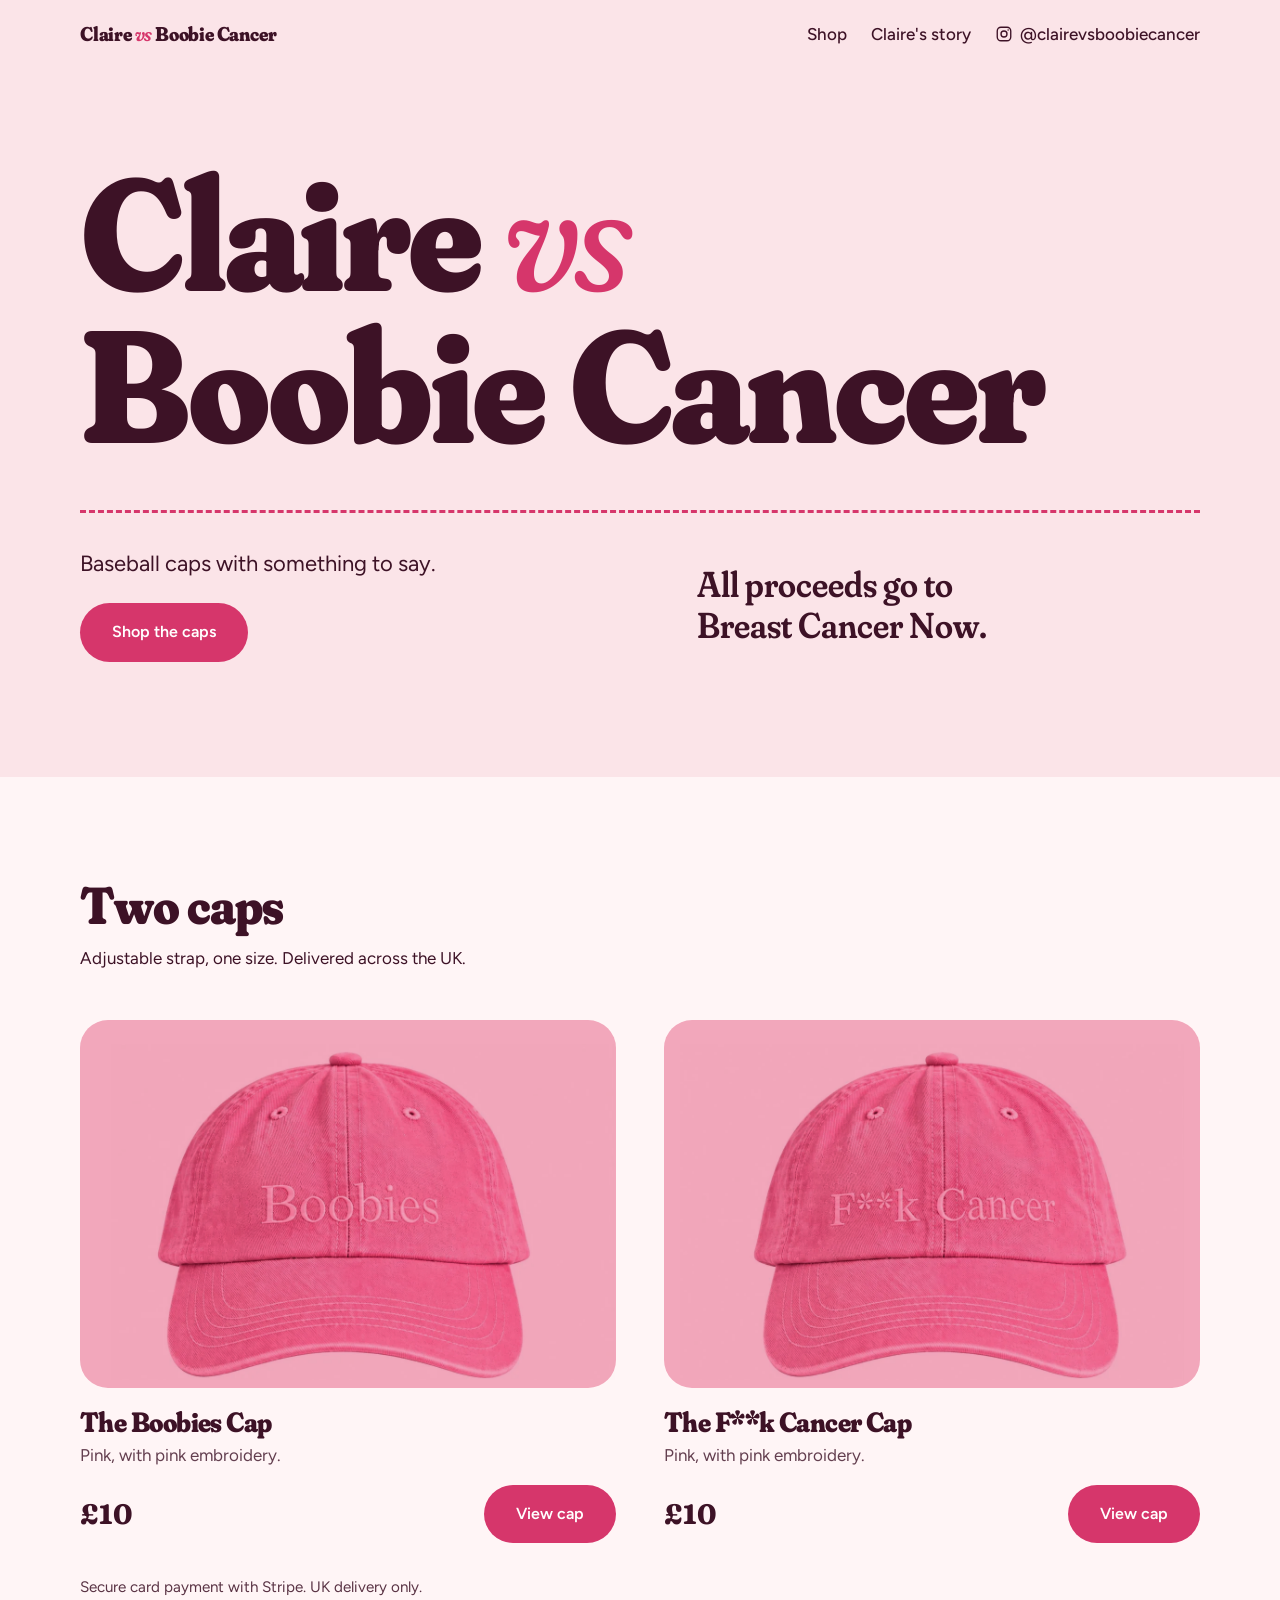
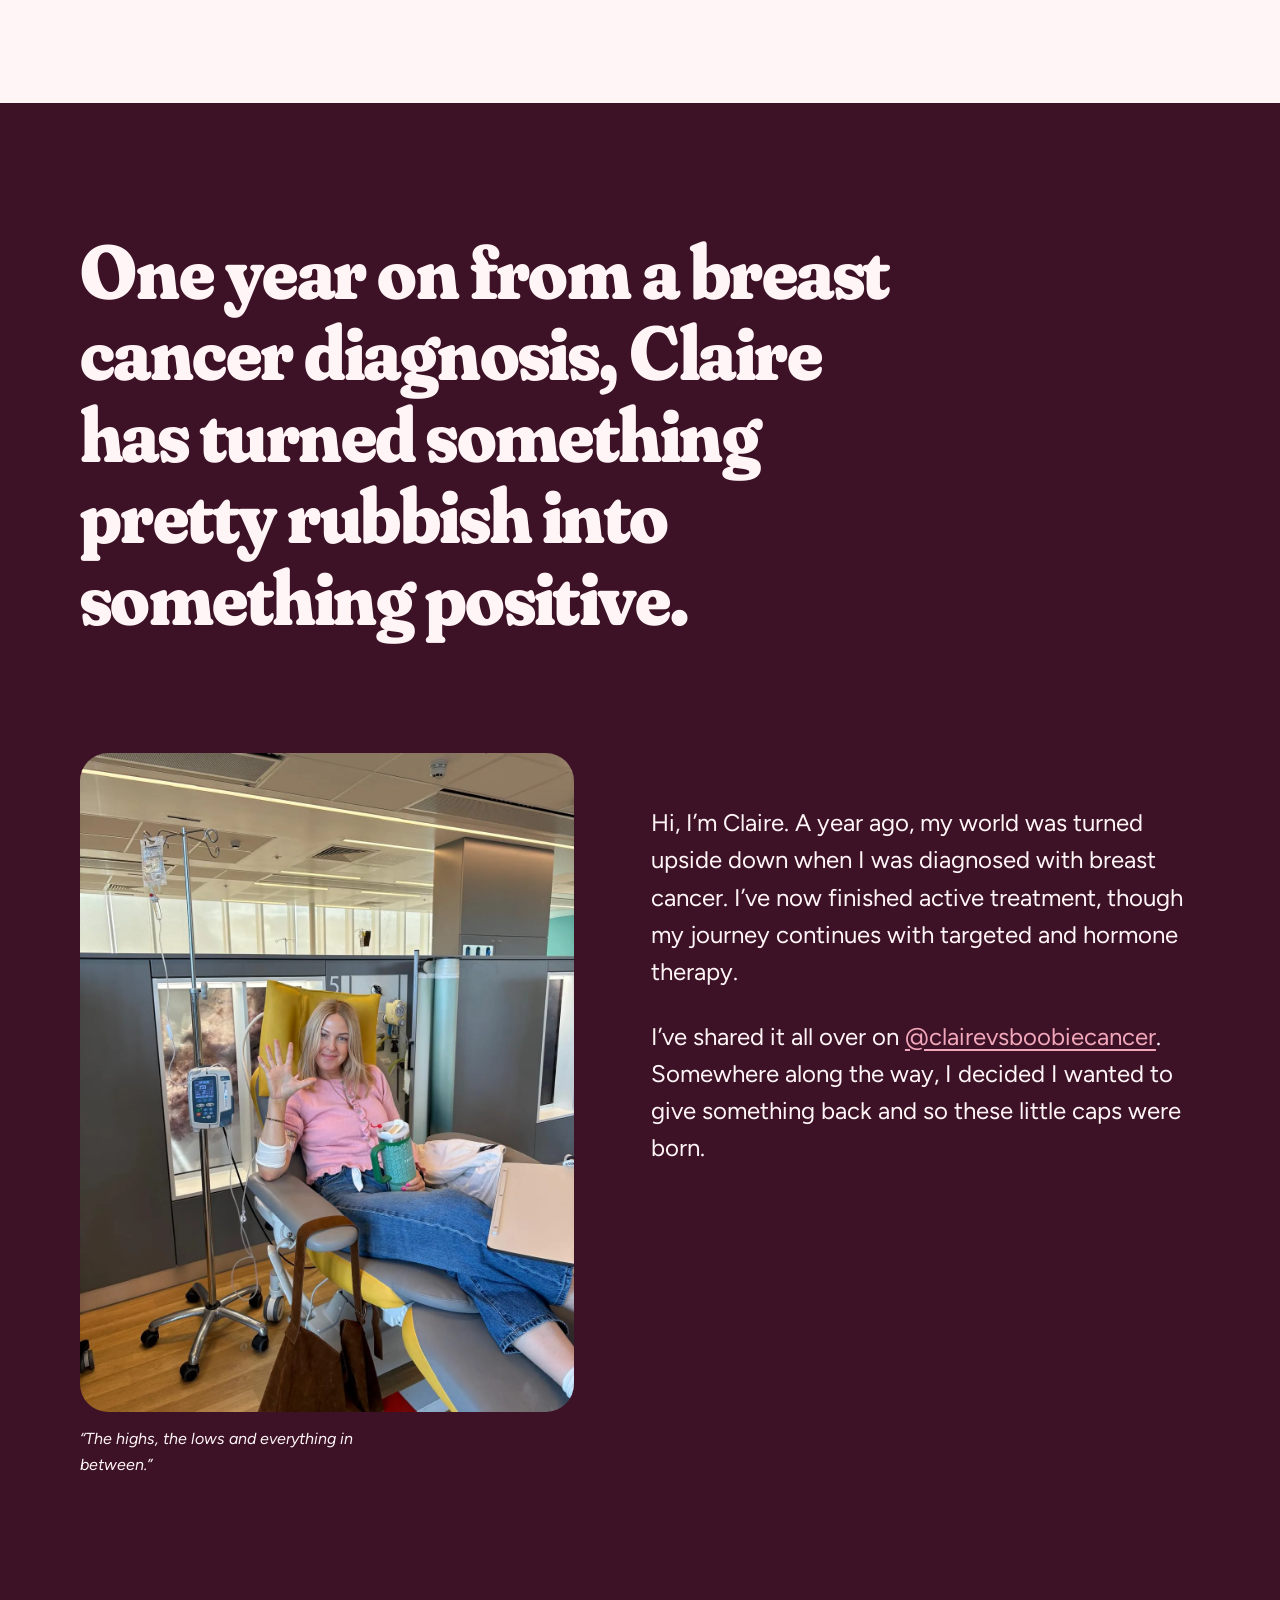
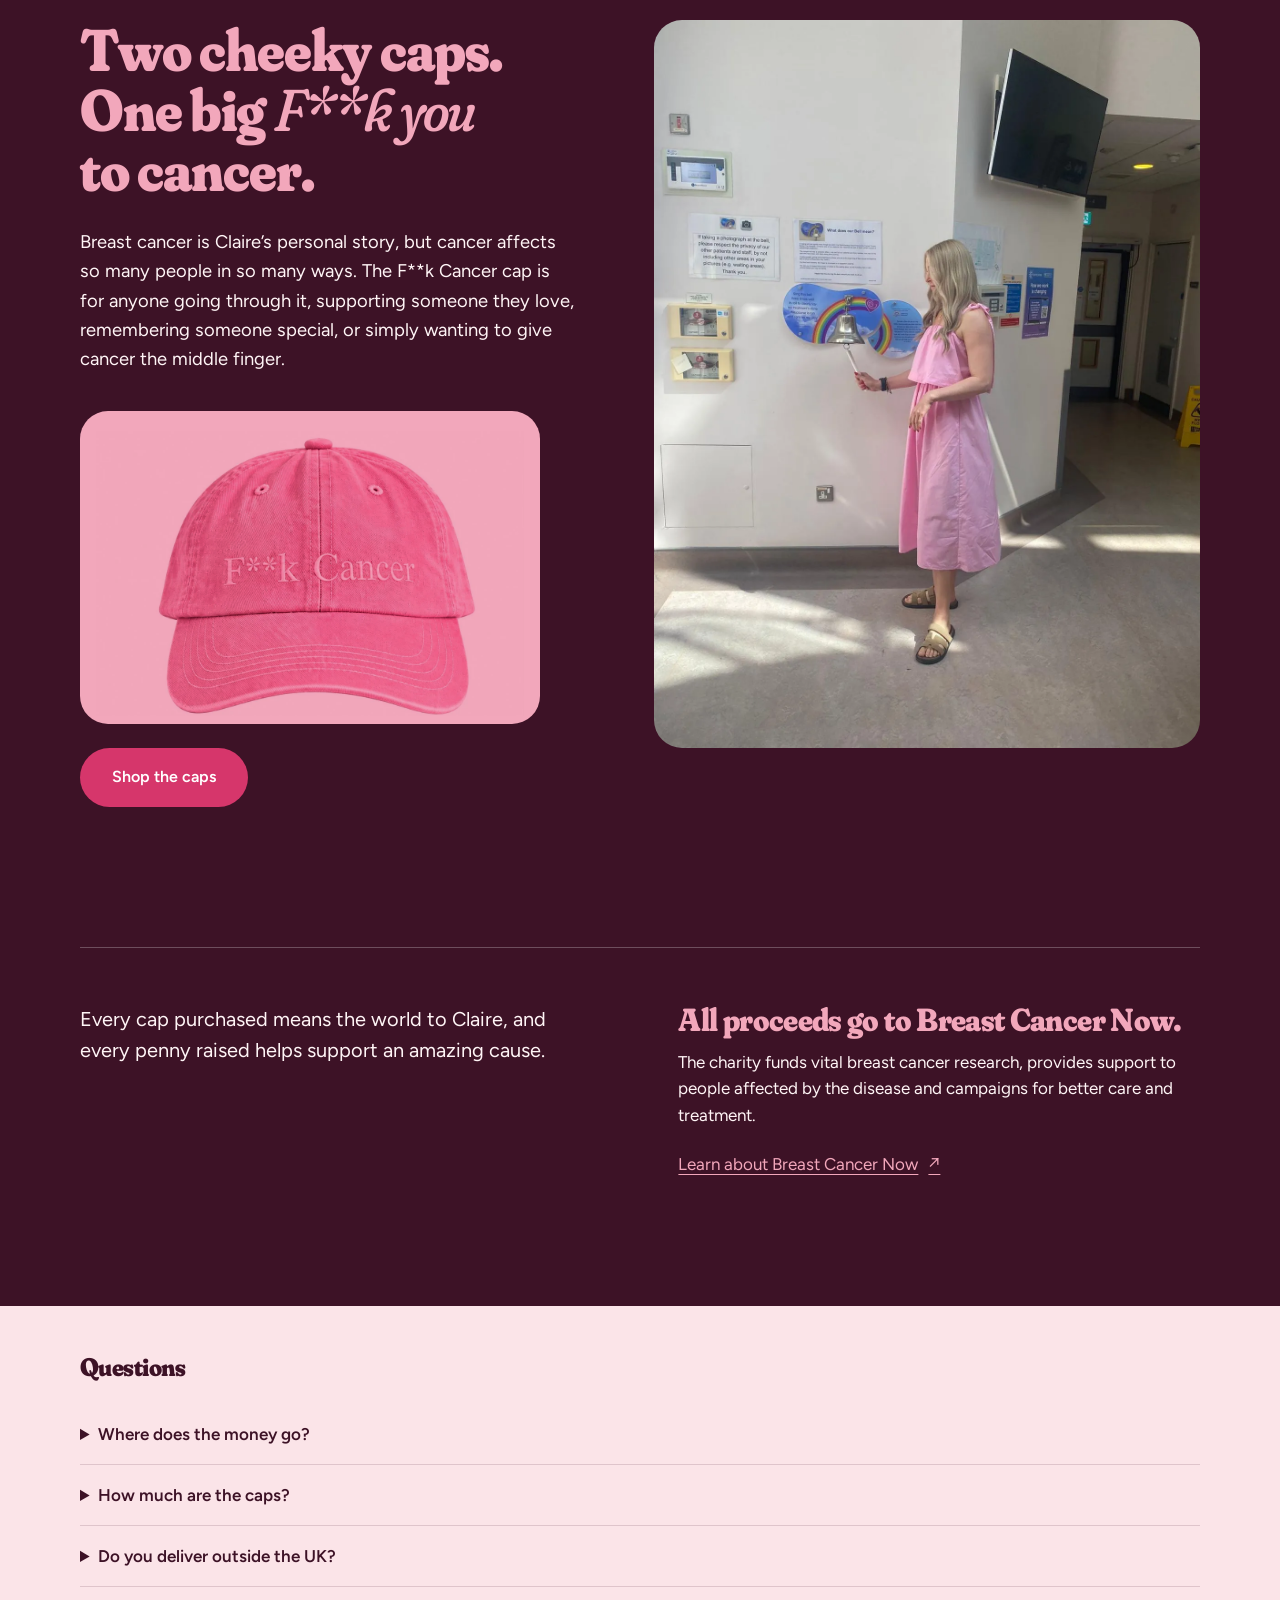
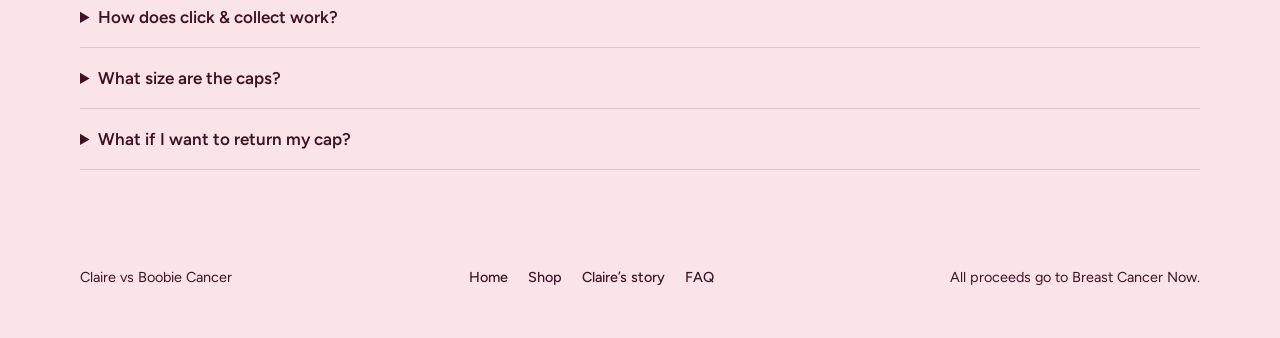
==== commit 38c5e355: "Refactor story section in HTML for improved accessibility and layout; update CSS for better responsi" ====
--- a/index.html
+++ b/index.html
@@ -170,36 +170,40 @@
 
   <section class="story" id="story">
     <div class="wrap">
-      <h2>Claire’s story</h2>
-      <p class="statement">One year on from a breast cancer diagnosis, Claire has turned something pretty rubbish into something positive.</p>
-      <div class="story-intro">
-        <div class="story-photo story-photo-treatment">
+      <h2 class="statement"><span class="sr-only">Claire’s story: </span>One year on from a breast cancer diagnosis, Claire has turned something pretty rubbish into something positive.</h2>
+
+      <div class="chapter chapter-treatment">
+        <figure class="story-photo">
           <picture><source srcset="images/claire_1.webp" type="image/webp"><img src="images/claire_1.jpeg" alt="Claire during active breast cancer treatment" width="1200" height="1600" loading="lazy"></picture>
-          <p>“The highs, the lows and everything in between.”</p>
-        </div>
+          <figcaption>“The highs, the lows and everything in between.”</figcaption>
+        </figure>
         <div class="story-copy">
           <p>Hi, I’m Claire. A year ago, my world was turned upside down when I was diagnosed with breast cancer. I’ve now finished active treatment, though my journey continues with targeted and hormone therapy.</p>
           <p>I’ve shared it all over on <a href="https://instagram.com/clairevsboobiecancer" target="_blank" rel="noopener noreferrer">@clairevsboobiecancer</a>. Somewhere along the way, I decided I wanted to give something back and so these little caps were born.</p>
         </div>
       </div>
-      <div class="caps-meaning">
-        <div class="story-photo story-photo-bell">
+
+      <div class="chapter chapter-caps">
+        <figure class="story-photo">
           <picture><source srcset="images/claire_2.webp" type="image/webp"><img src="images/claire_2.jpeg" alt="Claire ringing the bell after completing active cancer treatment" width="1200" height="1600" loading="lazy"></picture>
-        </div>
-        <div>
-          <p class="overline">For anyone affected</p>
+        </figure>
+        <div class="caps-copy">
           <h3>Two cheeky caps.<br>One big <em>F**k you</em><br>to cancer.</h3>
           <p>Breast cancer is Claire’s personal story, but cancer affects so many people in so many ways. The F**k Cancer cap is for anyone going through it, supporting someone they love, remembering someone special, or simply wanting to give cancer the middle finger.</p>
-        </div>
-      </div>
-      <div class="story-foot">
+          <a class="caps-pic" href="fck-cancer.html">
+            <picture><source srcset="images/fck_hat.webp" type="image/webp"><img src="images/fck_hat.jpeg" alt="Pink F**k Cancer (fuck cancer) embroidered baseball cap" width="1086" height="724" loading="lazy"></picture>
+          </a>
+          <a class="btn" href="#shop">Shop the caps</a>
+        </div>
+      </div>
+
+      <div class="story-close">
         <p>Every cap purchased means the world to Claire, and every penny raised helps support an amazing cause.</p>
-        <aside class="charity">
-          <p class="overline">Where the money goes</p>
+        <div>
           <h3>All proceeds go to Breast Cancer Now.</h3>
           <p>The charity funds vital breast cancer research, provides support to people affected by the disease and campaigns for better care and treatment.</p>
           <a class="charity-link" href="https://breastcancernow.org" target="_blank" rel="noopener noreferrer">Learn about Breast Cancer Now <span aria-hidden="true">↗</span></a>
-        </aside>
+        </div>
       </div>
     </div>
   </section>
--- a/styles.css
+++ b/styles.css
@@ -78,32 +78,28 @@
 .note { margin-top: 32px; font-size: .95rem; opacity: .85; }
 
 /* story */
-.story { padding: clamp(56px, 8vw, 104px) 0; }
-.story { background: var(--berry); color: var(--petal); }
-.story h2 { color: var(--pink); font-size: clamp(1.5rem, 3vw, 2rem); font-weight: 600; font-style: italic; }
-.story .statement { font: 800 clamp(2rem, 5.6vw, 4.5rem)/1.08 var(--display); font-variation-settings: "SOFT" 100, "opsz" 144; letter-spacing: -0.02em; max-width: 20ch; margin: clamp(20px, 3vw, 36px) 0 clamp(40px, 6vw, 72px); }
-.story-intro { display: grid; grid-template-columns: minmax(220px, .72fr) minmax(0, 1fr); gap: clamp(28px, 6vw, 96px); align-items: center; margin-bottom: clamp(64px, 10vw, 132px); }
+.story { background: var(--berry); color: var(--petal); padding: clamp(64px, 10vw, 136px) 0; }
+.story .statement { font: 800 clamp(2.1rem, 6vw, 5rem)/1.06 var(--display); font-variation-settings: "SOFT" 100, "opsz" 144; letter-spacing: -0.02em; max-width: 18ch; text-wrap: balance; margin-bottom: clamp(56px, 9vw, 120px); }
+.chapter { display: grid; gap: clamp(28px, 6vw, 96px); align-items: start; }
+.chapter-treatment { grid-template-columns: minmax(0, .9fr) minmax(0, 1fr); margin-bottom: clamp(72px, 11vw, 150px); }
+.chapter-caps { grid-template-columns: minmax(0, 1fr) minmax(0, 1.1fr); margin-bottom: clamp(72px, 11vw, 150px); }
+.chapter-caps .caps-copy { grid-column: 1; grid-row: 1; }
+.chapter-caps .story-photo { grid-column: 2; grid-row: 1; }
 .story-photo { margin: 0; }
-.story-photo img { display: block; width: 100%; height: 100%; object-fit: cover; }
-.story-photo-treatment { max-width: 340px; }
-.story-photo-treatment img { aspect-ratio: 3 / 4; object-position: 55% 50%; }
-.story-photo p { font-size: .9rem; font-style: italic; margin: 14px 0 0; opacity: .78; }
-.story-copy { font-size: clamp(1.15rem, 1.75vw, 1.42rem); line-height: 1.55; max-width: 44ch; }
+.story-photo img { display: block; width: 100%; height: auto; aspect-ratio: 3 / 4; object-fit: cover; border-radius: 28px; }
+.story-photo figcaption { font-size: 1rem; font-style: italic; margin-top: 14px; max-width: 32ch; }
+.story-copy { font-size: clamp(1.2rem, 1.9vw, 1.5rem); line-height: 1.55; max-width: 40ch; padding-top: clamp(0px, 4vw, 56px); }
 .story-copy p + p { margin-top: 1.15em; }
-.story-copy a { color: var(--pink); text-decoration-thickness: 1px; text-underline-offset: 4px; }
-.caps-meaning { border-top: 1px solid rgba(255,255,255,.25); border-bottom: 1px solid rgba(255,255,255,.25); display: grid; grid-template-columns: .85fr 1.15fr; gap: clamp(36px, 8vw, 140px); align-items: center; padding: clamp(34px, 5vw, 68px) 0; margin-bottom: clamp(52px, 7vw, 92px); }
-.story-photo-bell { height: clamp(290px, 33vw, 470px); overflow: hidden; }
-.story-photo-bell img { object-position: 50% 45%; }
-.overline { color: var(--pink); font-size: .78rem; font-weight: 600; letter-spacing: .11em; text-transform: uppercase; margin: 0 0 14px; }
-.caps-meaning h3 { color: var(--pink); font-size: clamp(2rem, 4vw, 3.7rem); margin: 0 0 24px; }
-.caps-meaning h3 em { font-style: italic; font-weight: 500; }
-.caps-meaning > div:last-child > p:last-child { font-size: 1.13rem; line-height: 1.55; max-width: 41ch; }
-.story-foot { display: grid; grid-template-columns: 1fr 1fr; gap: clamp(24px, 6vw, 80px); align-items: start; }
-.story-foot > p { max-width: 40ch; font-size: 1.25rem; line-height: 1.55; }
-.story .charity { background: var(--pink); color: var(--berry); border-radius: 28px; padding: 28px; }
-.story .charity a { color: var(--berry); }
-.story .charity h3 { color: var(--rose-deep); }
-.story .charity .overline { color: var(--rose-deep); }
+.story-copy a, .charity-link { color: var(--pink); text-underline-offset: 4px; }
+.caps-copy h3 { color: var(--pink); font-size: clamp(2.2rem, 4.6vw, 4.2rem); margin-bottom: 28px; text-wrap: balance; }
+.caps-copy h3 em { font-style: italic; font-weight: 500; }
+.caps-copy > p { font-size: 1.15rem; line-height: 1.6; max-width: 42ch; }
+.caps-pic { display: block; background: var(--pink); border-radius: 28px; padding: 20px 16px 8px; margin: 36px 0 24px; max-width: 460px; }
+.caps-pic img { display: block; width: 100%; height: auto; mix-blend-mode: multiply; }
+.story-close { display: grid; grid-template-columns: 1fr 1fr; gap: clamp(24px, 6vw, 96px); border-top: 1px solid rgba(255,255,255,.25); padding-top: clamp(32px, 5vw, 56px); }
+.story-close > p { font-size: 1.25rem; line-height: 1.55; max-width: 36ch; }
+.story-close h3 { color: var(--pink); font-size: clamp(1.5rem, 2.6vw, 2rem); margin-bottom: 12px; }
+.story-close div p { max-width: 46ch; line-height: 1.55; }
 .charity-link { display: inline-flex; gap: 10px; margin-top: 22px; text-underline-offset: 4px; }
 .charity { background: var(--berry); color: var(--petal); border-radius: 28px; padding: clamp(28px, 4vw, 48px); }
 .charity h3 { font-size: 1.75rem; margin-bottom: 12px; color: var(--pink); }
@@ -114,11 +110,11 @@
 
 @media (max-width: 760px) {
   .hero-offer { gap: 40px; }
-  .hero-offer, .story-foot, .story-intro, .caps-meaning { grid-template-columns: 1fr; }
+  .hero-offer, .chapter, .story-close { grid-template-columns: 1fr; }
+  .chapter-caps .caps-copy, .chapter-caps .story-photo { grid-column: 1; grid-row: auto; }
+  .story-photo { max-width: 420px; }
   .grid { grid-template-columns: 1fr; }
   nav a { margin-left: 16px; }
-  .story-photo-treatment { max-width: none; width: min(100%, 380px); }
-  .story-photo-treatment img { aspect-ratio: 4 / 5; }
 }
 @media (prefers-reduced-motion: reduce) {
   html { scroll-behavior: auto; }
@@ -168,7 +164,8 @@
 .gallery .zoom figcaption { position: relative; padding: 12px 20px; font-size: .9rem; background: var(--bg); }
 
 .sr-only { position: absolute; width: 1px; height: 1px; overflow: hidden; clip: rect(0 0 0 0); white-space: nowrap; }
-.foot-nav a { margin-right: 16px; }
+.foot-nav { flex-wrap: wrap; gap: 8px 20px; }
+footer .foot-nav a { margin: 0; }
 .pdp .about { margin: 24px 0; max-width: 48ch; }
 .other-cap { margin: 24px 0; }
 .faq { padding: 48px 0 64px; }
